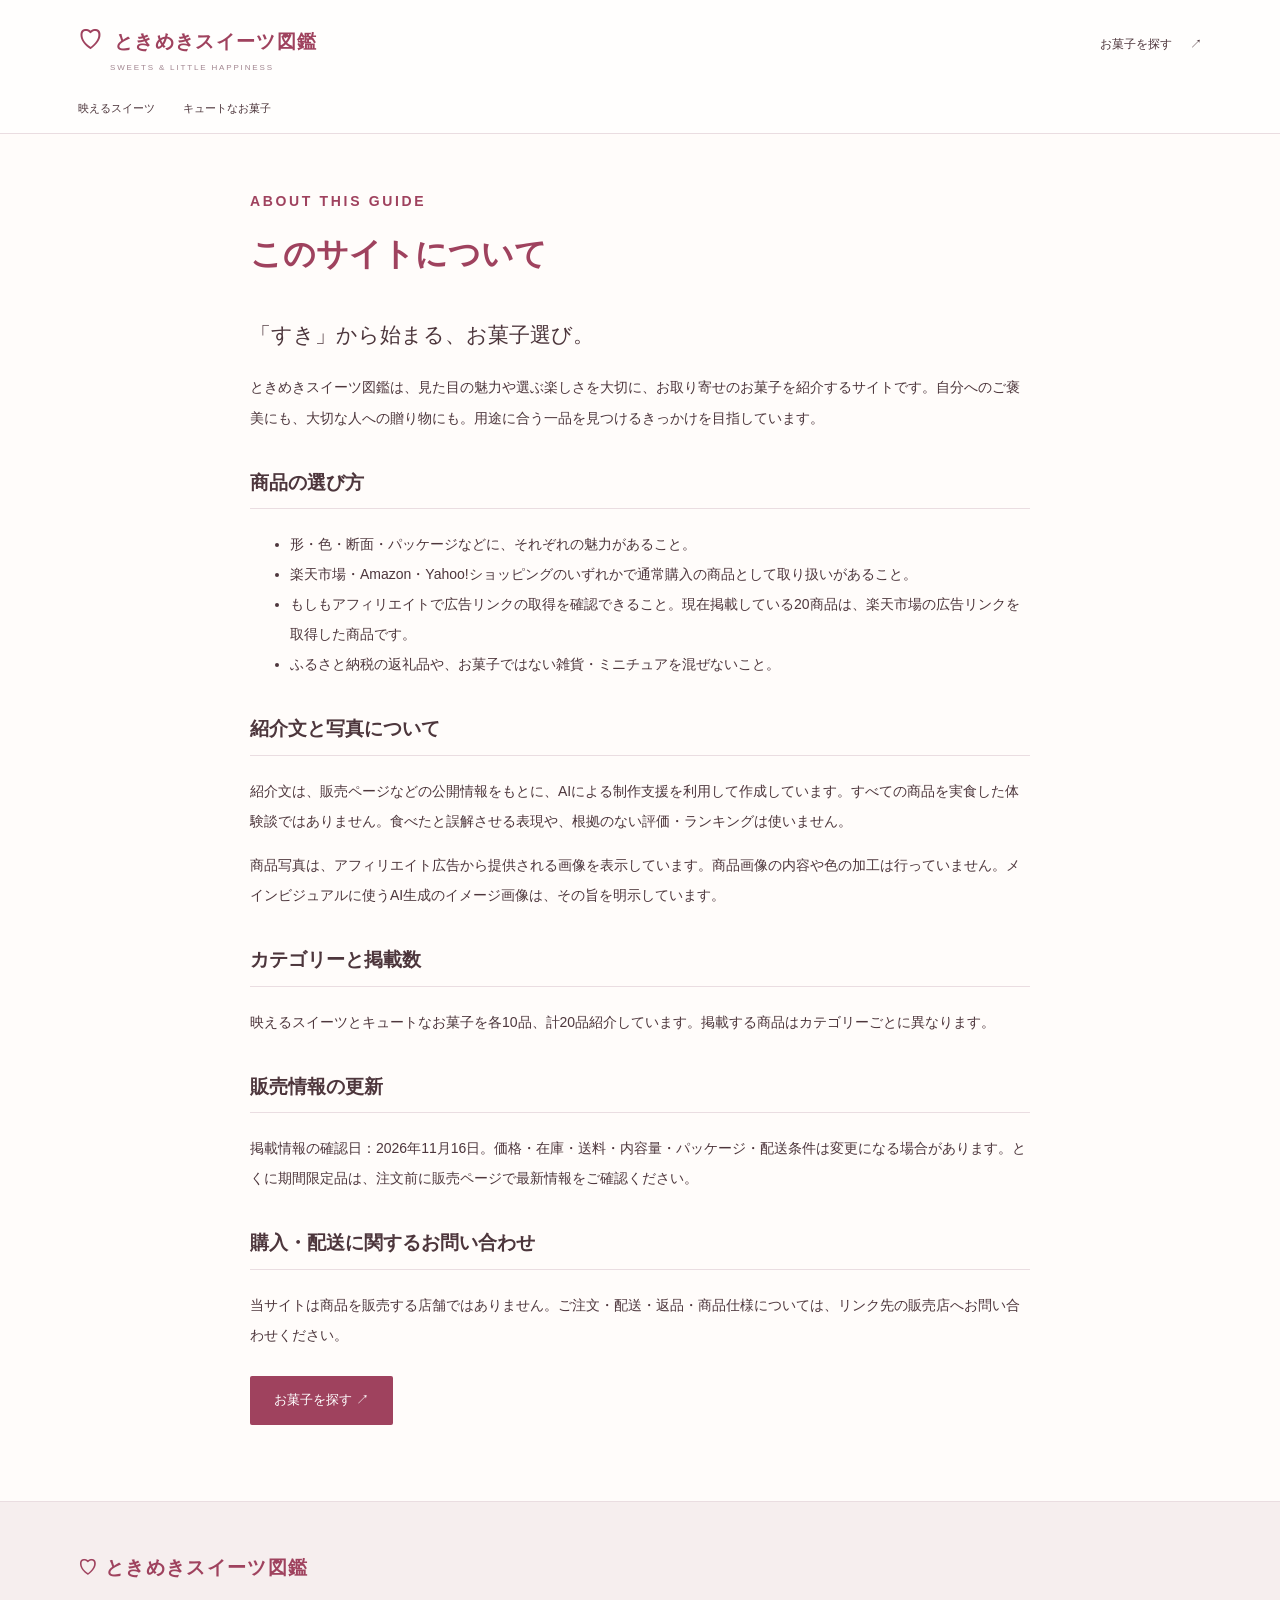
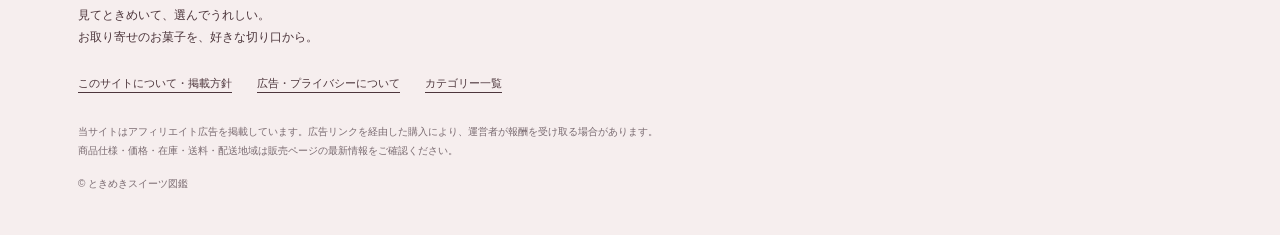
==== about.html @ 7fd7559a "Add files via upload" ====
<!doctype html><html lang="ja"><head><meta charset="utf-8"><meta name="viewport" content="width=device-width,initial-scale=1"><meta name="color-scheme" content="light"><title>このサイトについて・掲載方針｜ときめきスイーツ図鑑</title><meta name="description" content="ときめきスイーツ図鑑の商品選定、写真・紹介文、広告と掲載情報について。"><link rel="canonical" href="https://dacotahouse.github.io/tokimeki-sweets/about.html"><meta property="og:type" content="website"><meta property="og:title" content="このサイトについて・掲載方針｜ときめきスイーツ図鑑"><meta property="og:description" content="ときめきスイーツ図鑑の商品選定、写真・紹介文、広告と掲載情報について。"><meta property="og:url" content="https://dacotahouse.github.io/tokimeki-sweets/about.html"><meta property="og:image" content="https://dacotahouse.github.io/tokimeki-sweets/haeru-main.webp"><link rel="stylesheet" href="style.css"><script src="site.js" defer></script></head><body><a class="skip" href="#main">本文へ移動</a><header class="site-header"><div class="header-inner"><a class="brand" href="index.html"><span aria-hidden="true">♡</span> ときめきスイーツ図鑑<small>SWEETS & LITTLE HAPPINESS</small></a><a class="header-link" href="index.html#categories">お菓子を探す <span>↗</span></a></div><nav class="category-nav" aria-label="カテゴリー"><a  href="haeru.html">映えるスイーツ</a><a  href="cute.html">キュートなお菓子</a></nav></header><main id="main"><article class="text-page"><p class="eyebrow">ABOUT THIS GUIDE</p><h1>このサイトについて</h1><p class="text-lead">「すき」から始まる、お菓子選び。</p><p>ときめきスイーツ図鑑は、見た目の魅力や選ぶ楽しさを大切に、お取り寄せのお菓子を紹介するサイトです。自分へのご褒美にも、大切な人への贈り物にも。用途に合う一品を見つけるきっかけを目指しています。</p><h2>商品の選び方</h2><ul><li>形・色・断面・パッケージなどに、それぞれの魅力があること。</li><li>楽天市場・Amazon・Yahoo!ショッピングのいずれかで通常購入の商品として取り扱いがあること。</li><li>もしもアフィリエイトで広告リンクの取得を確認できること。現在掲載している20商品は、楽天市場の広告リンクを取得した商品です。</li><li>ふるさと納税の返礼品や、お菓子ではない雑貨・ミニチュアを混ぜないこと。</li></ul><h2>紹介文と写真について</h2><p>紹介文は、販売ページなどの公開情報をもとに、AIによる制作支援を利用して作成しています。すべての商品を実食した体験談ではありません。食べたと誤解させる表現や、根拠のない評価・ランキングは使いません。</p><p>商品写真は、アフィリエイト広告から提供される画像を表示しています。商品画像の内容や色の加工は行っていません。メインビジュアルに使うAI生成のイメージ画像は、その旨を明示しています。</p><h2>カテゴリーと掲載数</h2><p>映えるスイーツとキュートなお菓子を各10品、計20品紹介しています。掲載する商品はカテゴリーごとに異なります。</p><h2>販売情報の更新</h2><p>掲載情報の確認日：2026年11月16日。価格・在庫・送料・内容量・パッケージ・配送条件は変更になる場合があります。とくに期間限定品は、注文前に販売ページで最新情報をご確認ください。</p><h2>購入・配送に関するお問い合わせ</h2><p>当サイトは商品を販売する店舗ではありません。ご注文・配送・返品・商品仕様については、リンク先の販売店へお問い合わせください。</p><a class="primary-link" href="index.html#categories">お菓子を探す ↗</a></article></main><footer class="site-footer"><div class="footer-inner"><a class="brand" href="index.html">♡ ときめきスイーツ図鑑</a><p>見てときめいて、選んでうれしい。<br>お取り寄せのお菓子を、好きな切り口から。</p><div class="footer-links"><a href="about.html">このサイトについて・掲載方針</a><a href="privacy.html">広告・プライバシーについて</a><a href="index.html#categories">カテゴリー一覧</a></div><p class="fine">当サイトはアフィリエイト広告を掲載しています。広告リンクを経由した購入により、運営者が報酬を受け取る場合があります。<br>商品仕様・価格・在庫・送料・配送地域は販売ページの最新情報をご確認ください。</p><p class="fine">© ときめきスイーツ図鑑</p></div></footer></body></html>
---- style.css ----
@charset "UTF-8";
:root{--ink:#4d363c;--rose:#9f425e;--muted:#796a70;--paper:#fffcfa;--line:#eadde1;--blush:#f9ecef;--sans:-apple-system,BlinkMacSystemFont,"Hiragino Kaku Gothic ProN","Yu Gothic",Meiryo,sans-serif;--serif:"Yu Mincho","Hiragino Mincho ProN",serif}*{box-sizing:border-box}html{scroll-behavior:smooth;scroll-padding-top:125px}body{margin:0;color:var(--ink);background:var(--paper);font:15px/1.9 var(--sans);overflow-wrap:anywhere}a{color:inherit;text-underline-offset:5px}img{max-width:100%;height:auto}button,input{font:inherit}button,a,input{touch-action:manipulation}a:focus-visible,button:focus-visible,input:focus-visible{outline:3px solid #a64b6c;outline-offset:4px}button{cursor:pointer}[hidden]{display:none!important}.skip{position:fixed;top:0;left:15px;transform:translateY(-120%);z-index:30;background:white;padding:12px}.skip:focus{transform:none}.site-header{background:#fffefdf5;border-bottom:1px solid var(--line);position:sticky;top:0;z-index:20;backdrop-filter:blur(12px)}.header-inner{max-width:1180px;margin:auto;padding:17px 28px;display:flex;align-items:center;justify-content:space-between;gap:12px}.brand{font-weight:750;font-size:19px;letter-spacing:.07em;text-decoration:none;color:var(--rose);white-space:nowrap}.brand>span{font-size:24px;margin-right:4px}.brand small{display:block;font-size:8px;letter-spacing:.23em;color:#a18690;line-height:1.2;margin-left:32px;font-weight:500}.header-link{text-decoration:none;font-size:12px;white-space:nowrap}.header-link span{margin-left:15px}.category-nav{display:flex;gap:28px;max-width:1124px;margin:auto;overflow-x:auto;scrollbar-width:none;padding:6px 0 10px}.category-nav::-webkit-scrollbar{display:none}.category-nav a{white-space:nowrap;font-size:11px;text-decoration:none;min-height:28px;display:flex;align-items:center;border-bottom:1px solid transparent}.category-nav a:hover,.category-nav a[aria-current]{color:var(--rose);border-color:var(--rose)}main{max-width:1180px;margin:auto;padding:0 28px 76px}.eyebrow{font-size:10px;letter-spacing:.19em;color:var(--rose);font-weight:650;margin:0 0 14px}h1,h2,h3,p{margin-top:0}h2{font-family:var(--serif);font-size:29px;font-weight:600;line-height:1.55}h3{font-size:18px;line-height:1.5}p{margin-bottom:14px}.home-hero{margin-top:22px;position:relative;min-height:535px;border-radius:4px 70px 4px 4px;overflow:hidden;display:flex;align-items:center;background:#f5e9e3}.home-hero-image{position:absolute;inset:0;width:100%;height:100%;object-fit:cover;object-position:center}.home-hero:after{content:"";position:absolute;inset:0;background:linear-gradient(90deg,#fffbf5f0,#fffbf5bd 32%,#fffbf500 72%)}.home-hero-copy{position:relative;z-index:1;padding:60px 5.5%;max-width:590px}.home-hero h1{font-family:var(--serif);font-weight:500;line-height:1.65;font-size:43px;letter-spacing:.08em;color:#8e3b55;margin:12px 0 22px}.home-hero-copy>p:not(.eyebrow){font-size:14px;line-height:2.2}.primary-link{display:inline-flex;align-items:center;justify-content:space-between;gap:26px;text-decoration:none;background:var(--rose);color:white;padding:12px 24px;min-height:48px;font-size:13px;border-radius:2px;margin-top:12px}.primary-link:hover{background:#84334e}.image-note{text-align:right;font-size:10px;color:#8d7a80;margin:8px 0 22px}.ad-note{font-size:11px;color:var(--muted);border-top:1px solid var(--line);border-bottom:1px solid var(--line);padding:12px 0;margin:22px 0}.ad-note strong{font-size:10px;display:inline-block;margin-right:10px;letter-spacing:.08em}.welcome{text-align:center;margin:75px 0 82px}.welcome h2{font-size:32px;letter-spacing:.08em}.welcome>p:not(.eyebrow){font-size:14px;line-height:2.4}.text-link{display:inline-block;font-size:12px;margin-top:9px;color:var(--rose)}.mobile-only{display:none}.home-section{margin:75px 0}.section-head{display:flex;align-items:flex-end;justify-content:space-between;gap:30px;margin-bottom:30px}.section-head h2{margin:0}.section-head>p{font-size:12px;max-width:300px;color:var(--muted);margin-bottom:5px}.category-grid{display:grid;grid-template-columns:repeat(3,minmax(0,1fr));gap:25px}.category-card{background:white;border:1px solid var(--line);text-decoration:none;transition:transform .18s,box-shadow .18s;min-width:0;display:flex;flex-direction:column;overflow:hidden}.category-card:hover{transform:translateY(-4px);box-shadow:0 8px 22px #713b4e12}.category-photo{height:224px;background:#fff;padding:18px 28px 0;overflow:hidden}.category-photo img{width:100%;height:100%;object-fit:contain}.category-copy{padding:22px 22px 25px;background:#fcf6f5;flex:1}.category-copy>small{color:#ac7e8e;font-size:9px;letter-spacing:.16em}.category-copy h3{font-size:17px;margin:8px 0;font-weight:650}.category-copy h3>span{float:right;font-weight:400}.category-copy p{font-size:12px;margin:0 0 14px;color:var(--muted)}.count{font-size:10px;border-bottom:1px solid #c9a2af;padding-bottom:4px;letter-spacing:.1em}.category-wagashi .category-copy{background:#f0f3ee}.category-chocolate .category-copy{background:#f5eee8}.category-season .category-copy{background:#f7eee5}.category-price .category-copy{background:#f6f1eb}.search-section{padding:38px;background:#f8f0ed;border:1px solid #eee1dc}.search-section h2{margin-bottom:17px}.search-label{display:block;font-size:12px;color:var(--muted);margin-bottom:8px}.search-input-wrap{position:relative;max-width:620px}.search-input-wrap span{position:absolute;left:16px;top:6px;font-size:28px;color:#ab7d8d}.search-input-wrap input{width:100%;border:1px solid #d9c1c9;background:white;min-height:52px;padding:12px 18px 12px 53px;border-radius:0;font-size:15px;color:var(--ink)}.result-status{font-size:12px;color:var(--muted);margin:12px 0 0}.search-results{margin-top:22px;display:grid;grid-template-columns:repeat(2,minmax(0,1fr));gap:10px}.search-result{display:flex;gap:12px;align-items:center;background:white;text-decoration:none;padding:12px;border:1px solid var(--line);min-width:0}.search-result img{width:70px;height:70px;object-fit:contain;flex-shrink:0}.search-result>span:first-of-type{flex:1;min-width:0}.search-result small{display:block;font-size:10px;color:var(--muted)}.search-result strong{display:block;font-size:13px;line-height:1.55}.season-feature{display:grid;grid-template-columns:1.25fr 1fr 1fr;gap:20px;align-items:center;border-top:1px solid var(--line);border-bottom:1px solid var(--line);padding:38px 0}.season-feature p:not(.eyebrow){font-size:13px}.feature-photo{background:white;display:block;padding:15px}.feature-photo img{height:240px;width:100%;object-fit:contain}.budget-teaser{text-align:center;background:#f8eef0;padding:42px 32px}.budget-links{display:grid;grid-template-columns:repeat(3,1fr);gap:14px;margin:30px 0 22px}.budget-links a{background:white;border:1px solid #e8d6dd;padding:24px 14px;text-decoration:none}.budget-links small,.budget-links span{display:block;font-size:11px}.budget-links strong{display:block;color:var(--rose);font-size:22px;font-family:var(--serif);margin:7px 0}.fine{font-size:11px;line-height:1.9;color:var(--muted)}.reading-note{padding:30px 0;border-top:1px solid var(--line)}.reading-note h2{font-size:21px}.reading-note>div{display:grid;grid-template-columns:repeat(3,1fr);gap:25px}.reading-note p{font-size:12px}.reading-note strong{display:inline-block;margin-bottom:9px}.breadcrumb{font-size:11px;display:flex;gap:10px;align-items:center;flex-wrap:wrap;margin:24px 0 20px;color:var(--muted)}.breadcrumb a{text-decoration:none}.collection-hero{display:grid;grid-template-columns:1.25fr 1fr;align-items:center;gap:40px;background:#f8eeed;padding:40px 45px;border-radius:4px 60px 4px 4px;overflow:hidden}.collection-hero h1{font-family:var(--serif);font-size:34px;line-height:1.55;color:var(--rose);margin:0 0 20px;font-weight:600}.collection-heading{font-size:18px;line-height:1.7;margin-bottom:15px}.collection-hero p:not(.eyebrow):not(.collection-heading){font-size:13px;max-width:390px}.collection-photo{min-width:0;text-align:right;position:relative;background:white;padding:15px}.collection-photo>img{width:100%;height:245px;object-fit:contain;display:block}.photo-caption{font-size:9px;color:var(--muted)}.editorial-note{border-left:3px solid #c492a5;padding:15px 22px;background:#f9f5f1;margin:30px 0;font-size:12px}.editorial-note strong{font-size:14px}.editorial-note p{margin:7px 0 0}.page-index{padding:28px 30px;background:white;border:1px solid var(--line);margin:32px 0 38px}.page-index h2{font-family:var(--sans);font-size:15px;letter-spacing:.06em;margin:0 0 18px}.page-index ol{list-style:none;padding:0;margin:0;display:grid;grid-template-columns:1fr 1fr;gap:4px 28px}.page-index a{display:flex;gap:12px;align-items:center;min-height:40px;text-decoration:none;font-size:12px;border-bottom:1px solid #f1e9eb}.page-index a:hover{color:var(--rose)}.page-index span{font-size:10px;color:#b18395;font-weight:700;flex-shrink:0}.product-grid{display:grid;grid-template-columns:repeat(2,minmax(0,1fr));gap:28px;align-items:stretch}.product{border:1px solid var(--line);background:white;min-width:0;display:flex;flex-direction:column;scroll-margin-top:135px;position:relative}.product-heading{padding:25px 26px 5px}.product-kicker{display:flex;align-items:center;justify-content:space-between;font-size:9px;color:#a67b8e;margin-bottom:14px;gap:10px}.product-kicker>span:first-child{font-family:var(--serif);font-size:21px;line-height:1}.product-kicker>span:last-child{border-bottom:1px solid #e8d6dd;padding-bottom:3px}.product-brand{font-size:11px;color:var(--muted);margin:0 0 5px}.product h2{font-family:var(--sans);font-size:21px;margin:0 0 10px;line-height:1.55;font-weight:650;letter-spacing:.02em}.product-catch{font-size:12px;color:var(--rose);margin:0 0 8px}.purchase{padding:0 25px 8px;min-width:0}.ad-label{font-size:9px;text-align:right;color:#9b8b91;margin:0 0 8px}.product-editorial{padding:10px 26px 0;flex:1}.product-editorial>p{font-size:13px;line-height:2}.product-editorial .product-note{font-size:11px;line-height:1.8;color:var(--muted);padding-top:10px;border-top:1px solid #f0e5e8}.back-index{font-size:10px;color:#a67b8e;align-self:flex-end;margin:5px 26px 20px}.price-guide{background:#faf4ef;padding:12px 13px;font-size:10px!important;color:#7d6570}.price-guide strong{display:block;font-family:var(--serif);font-size:24px;line-height:1.6;color:var(--rose)}.price-guide small{font-size:9px;display:block}.featured-grid{grid-template-columns:repeat(3,minmax(0,1fr));gap:18px}.featured-grid .product-heading{padding:22px 20px 4px}.featured-grid .product h2{font-size:18px}.featured-grid .purchase{padding:0 18px 8px}.featured-grid .product-editorial{padding:10px 20px 0}.featured-grid .product-editorial>p{font-size:12px}.more-section{margin-top:80px;border-top:1px solid var(--line);padding-top:48px}.more-section>.category-grid{margin-top:30px}.more-section .category-photo{height:170px}.budget-filters{display:flex;flex-wrap:wrap;gap:9px;margin-top:30px}.budget-filters button{font-size:12px;padding:9px 16px;background:white;color:var(--ink);border:1px solid #dac5cd;min-height:44px}.budget-filters button[aria-pressed=true]{background:var(--rose);color:white;border-color:var(--rose)}.site-footer{border-top:1px solid var(--line);background:#f6eeee}.footer-inner{max-width:1124px;margin:auto;padding:48px 0 28px}.footer-inner>p:not(.fine){font-size:12px;margin:18px 0}.footer-links{display:flex;gap:25px;flex-wrap:wrap;font-size:11px;margin:24px 0 28px}.footer-inner .fine{font-size:10px}.text-page{max-width:780px;margin:52px auto 0}.text-page h1{font:600 32px/1.5 var(--serif);color:var(--rose);margin-bottom:35px}.text-page h2{font:600 19px/1.6 var(--sans);border-bottom:1px solid var(--line);padding-bottom:10px;margin:35px 0 20px}.text-page p,.text-page li{font-size:14px;line-height:2.15}.text-lead{font-size:21px!important;font-family:var(--serif)}
/* The supplied affiliate snippets and their image contents are retained. */
.purchase .easyLink-box{margin:0!important;max-width:100%!important;min-width:0!important;width:100%!important;box-shadow:none!important;border-color:#eee5e8!important}
.purchase .easyLink-info-name{font-size:11px!important;line-height:1.65!important;max-height:5em;overflow:auto;scrollbar-width:thin}
.purchase .easyLink-info-name a{font-size:inherit!important;line-height:inherit!important}
.purchase .easyLink-info-btn a{min-height:44px!important;display:flex!important;align-items:center!important;justify-content:center!important;font-size:12px!important;padding:9px 12px!important}
.purchase .easyLink-img-pht{object-fit:contain!important}
@media(max-width:1000px){.category-nav{margin:0 28px;gap:22px}.category-grid{gap:18px}.category-photo{height:190px;padding:16px}.category-copy{padding:18px}.category-copy h3{font-size:15px}.home-hero h1{font-size:36px}.season-feature{grid-template-columns:1.3fr 1fr}.season-feature .feature-photo:last-child{display:none}.featured-grid{grid-template-columns:repeat(2,minmax(0,1fr))}.featured-grid>.product:last-child{display:none}.footer-inner{padding:40px 28px 25px}}
@media(max-width:680px){html{scroll-padding-top:115px}.header-inner{padding:13px 18px}.brand{font-size:15px;letter-spacing:.04em}.brand>span{font-size:20px}.brand small{font-size:7px;margin-left:27px}.header-link{font-size:10px}.header-link span{margin-left:3px}.category-nav{margin:0 18px;padding:5px 0 9px;gap:22px}.category-nav a{font-size:10px}main{padding:0 18px 45px}.home-hero{margin-top:15px;min-height:590px;border-radius:3px 42px 3px 3px;align-items:flex-start}.home-hero-image{object-position:62% center}.home-hero:after{background:linear-gradient(180deg,#fffbf5fa 0%,#fffbf5e6 30%,#fffbf533 62%,transparent 85%)}.home-hero-copy{padding:35px 24px 0;width:100%}.home-hero h1{font-size:32px;line-height:1.7;letter-spacing:.04em;margin:12px 0 15px}.home-hero-copy>p:not(.eyebrow){font-size:12px;line-height:2}.primary-link{font-size:12px;min-height:46px;padding:11px 20px;gap:20px}.home-hero .primary-link{margin-top:7px}.eyebrow{font-size:9px;letter-spacing:.13em}.image-note{font-size:9px;line-height:1.7;margin-top:9px}.ad-note{font-size:10px;line-height:1.8}.ad-note strong{font-size:9px}.welcome{margin:55px 0}.welcome h2{font-size:26px}.welcome>p:not(.eyebrow){font-size:12px}.mobile-only{display:block}.home-section{margin:52px 0}.section-head{display:block;margin-bottom:22px}.section-head>p{margin:12px 0 0;font-size:11px;max-width:none}h2{font-size:25px}.category-grid{grid-template-columns:repeat(2,minmax(0,1fr));gap:13px}.category-photo{height:145px;padding:12px 9px 0}.category-copy{padding:15px 12px 18px}.category-copy h3{font-size:13px;line-height:1.6}.category-copy h3>span{display:none}.category-copy>small{font-size:7px;letter-spacing:.08em}.category-copy p{font-size:10px;line-height:1.7}.count{font-size:9px}.search-section{padding:25px 20px}.search-section h2{font-size:24px}.search-label{font-size:10px}.search-input-wrap input{font-size:13px}.search-results{grid-template-columns:1fr}.search-result img{width:62px;height:62px}.season-feature{gap:18px;grid-template-columns:1.2fr 1fr;padding:28px 0}.season-feature h2{font-size:24px}.season-feature p:not(.eyebrow){font-size:11px}.season-feature .primary-link{font-size:11px;padding:9px 12px;gap:8px}.feature-photo{padding:8px}.feature-photo img{height:180px}.product-grid,.featured-grid{grid-template-columns:1fr;gap:22px}.featured-grid>.product:last-child{display:flex}.product-heading,.featured-grid .product-heading{padding:24px 22px 4px}.product h2,.featured-grid .product h2{font-size:20px}.product-brand{font-size:11px}.product-catch{font-size:12px}.purchase,.featured-grid .purchase{padding:0 22px 8px}.product-editorial,.featured-grid .product-editorial{padding:10px 22px 0}.product-editorial>p,.featured-grid .product-editorial>p{font-size:13px}.back-index{margin-right:22px}.budget-teaser{padding:30px 20px}.budget-teaser h2{font-size:24px}.budget-links{grid-template-columns:1fr;gap:10px;margin:22px 0}.budget-links a{display:grid;grid-template-columns:1fr 1fr;align-items:center;text-align:left;padding:18px}.budget-links strong{font-size:21px;grid-column:2;grid-row:1/3;text-align:right}.budget-links small,.budget-links span{font-size:10px}.budget-links span{grid-column:1}.fine{font-size:10px}.reading-note h2{font-size:18px}.reading-note>div{grid-template-columns:1fr;gap:10px}.reading-note p{font-size:12px}.reading-note strong{margin-bottom:6px}.breadcrumb{font-size:10px;margin-top:20px}.collection-hero{grid-template-columns:1fr;gap:22px;padding:28px 24px;border-radius:3px 40px 3px 3px}.collection-hero h1{font-size:27px;margin-bottom:15px}.collection-heading{font-size:17px}.collection-hero p:not(.eyebrow):not(.collection-heading){font-size:12px}.collection-photo{padding:12px}.collection-photo>img{height:210px}.photo-caption{font-size:8px}.editorial-note{font-size:11px;padding:15px 18px}.editorial-note strong{font-size:13px}.page-index{padding:24px 20px;margin:26px 0 30px}.page-index ol{grid-template-columns:1fr;gap:2px}.page-index a{min-height:40px;font-size:12px}.more-section{margin-top:52px;padding-top:35px}.more-section h2{font-size:24px}.more-section .category-photo{height:135px}.budget-filters{gap:8px}.budget-filters button{font-size:11px;padding:9px 12px}.footer-inner{padding:35px 22px 22px}.footer-links{display:flex;flex-direction:column;gap:13px}.text-page{margin:35px 0 0}.text-page h1{font-size:27px}.text-page p,.text-page li{font-size:13px}}
@media(max-width:360px){main{padding-left:12px;padding-right:12px}.header-inner{padding:12px}.brand{font-size:13px}.header-link{font-size:9px}.category-nav{margin:0 12px}.home-hero-copy{padding:30px 20px}.home-hero h1{font-size:28px}.home-hero{min-height:570px}.category-photo{height:125px}.category-copy{padding:12px 9px}.category-copy h3{font-size:12px}.category-copy p{font-size:9px}.product-heading,.featured-grid .product-heading{padding:20px 17px 4px}.purchase,.featured-grid .purchase{padding:0 15px 8px}.product-editorial,.featured-grid .product-editorial{padding:10px 17px 0}.collection-hero{padding:25px 18px}.collection-hero h1{font-size:25px}.season-feature{grid-template-columns:1fr}.season-feature .feature-photo{display:none}.budget-links a{padding:15px}.search-section{padding:23px 16px}}
@media(prefers-reduced-motion:reduce){html{scroll-behavior:auto}.category-card{transition:none}}

.home-hero h1>span{display:block;white-space:nowrap}@media(max-width:680px){.home-hero h1{font-size:clamp(23px,6.8vw,30px);letter-spacing:.02em}}
.product{scroll-margin-top:20px}.product h2{text-wrap:balance}

.simple-hero {
  display: grid;
  grid-template-columns: minmax(0, 0.9fr) minmax(0, 1.1fr);
  min-height: 0;
  border-radius: 22px;
  background: #fbefec;
}
.simple-hero::after { content: none; }
.simple-hero .home-hero-copy { width: auto; padding: clamp(24px, 5vw, 52px); }
.simple-hero h1 { font-size: clamp(26px, 3vw, 42px); line-height: 1.35; letter-spacing: .02em; }
.simple-hero .home-hero-image { position: static; width: 100%; height: auto; object-fit: contain; }
.simple-collections { margin-top: clamp(30px, 5vw, 54px); }
.simple-collections .category-grid, .more-section .category-grid {
  grid-template-columns: repeat(2, minmax(0, 1fr));
}
.simple-collections .category-card, .more-section .category-card { border-radius: 16px; }
.simple-collections .category-copy h3 { font-size: clamp(14px, 2vw, 20px); }
.simple-search { margin: 32px 0; padding: 16px 18px; border: 1px solid var(--line); border-radius: 12px; }
.simple-search summary { cursor: pointer; font-weight: 650; }
.simple-search .search-label { display: block; margin-top: 12px; }
.simple-search .search-input-wrap { padding-inline: 0; }
.simple-search .search-input-wrap input { width: 100%; padding-inline: 12px; }
.simple-search .search-result img { object-fit: contain; }
@media (max-width: 680px) {
  .simple-hero { grid-template-columns: minmax(0, 1fr); }
  .simple-hero .home-hero-copy { padding: 24px 22px; text-align: center; }
  .simple-hero .home-hero-image { object-position: center; }
  .simple-collections .category-photo { height: clamp(105px, 31vw, 174px); }
  .more-section .category-grid { grid-template-columns: minmax(0, 1fr); }
}
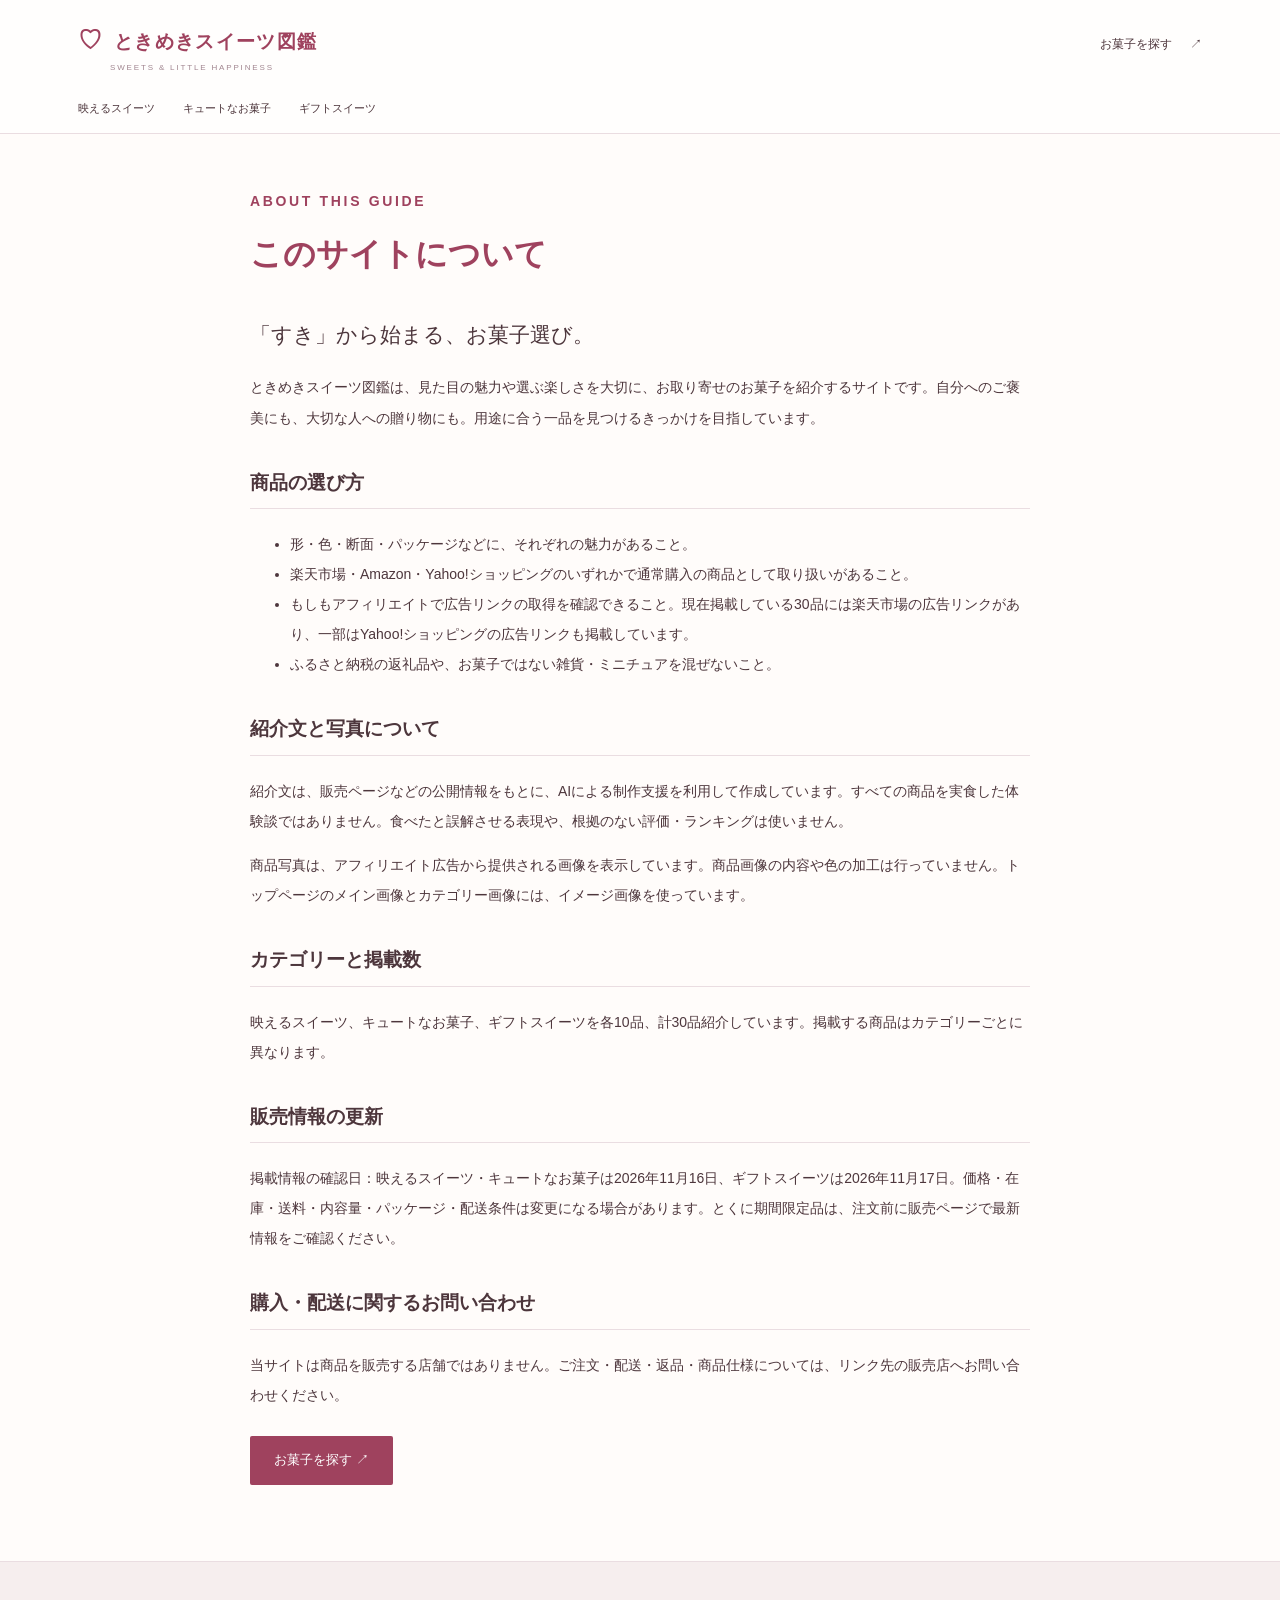
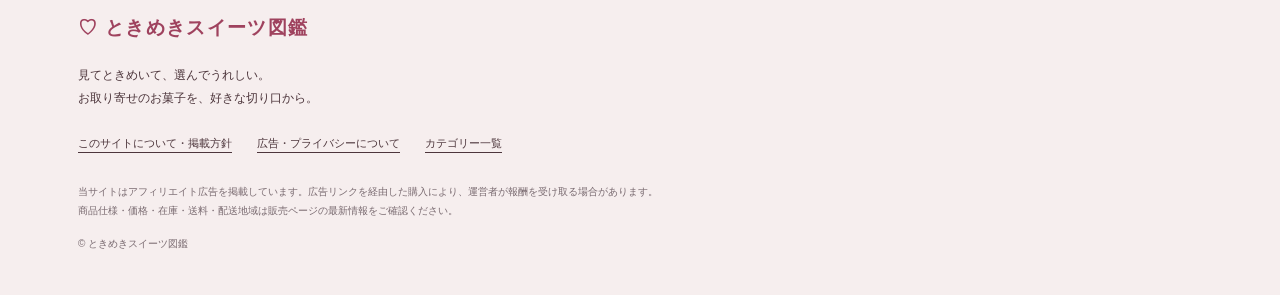
==== commit 80863c00: "Add files via upload" ====
--- a/about.html
+++ b/about.html
@@ -1 +1 @@
-<!doctype html><html lang="ja"><head><meta charset="utf-8"><meta name="viewport" content="width=device-width,initial-scale=1"><meta name="color-scheme" content="light"><title>このサイトについて・掲載方針｜ときめきスイーツ図鑑</title><meta name="description" content="ときめきスイーツ図鑑の商品選定、写真・紹介文、広告と掲載情報について。"><link rel="canonical" href="https://dacotahouse.github.io/tokimeki-sweets/about.html"><meta property="og:type" content="website"><meta property="og:title" content="このサイトについて・掲載方針｜ときめきスイーツ図鑑"><meta property="og:description" content="ときめきスイーツ図鑑の商品選定、写真・紹介文、広告と掲載情報について。"><meta property="og:url" content="https://dacotahouse.github.io/tokimeki-sweets/about.html"><meta property="og:image" content="https://dacotahouse.github.io/tokimeki-sweets/haeru-main.webp"><link rel="stylesheet" href="style.css"><script src="site.js" defer></script></head><body><a class="skip" href="#main">本文へ移動</a><header class="site-header"><div class="header-inner"><a class="brand" href="index.html"><span aria-hidden="true">♡</span> ときめきスイーツ図鑑<small>SWEETS & LITTLE HAPPINESS</small></a><a class="header-link" href="index.html#categories">お菓子を探す <span>↗</span></a></div><nav class="category-nav" aria-label="カテゴリー"><a  href="haeru.html">映えるスイーツ</a><a  href="cute.html">キュートなお菓子</a></nav></header><main id="main"><article class="text-page"><p class="eyebrow">ABOUT THIS GUIDE</p><h1>このサイトについて</h1><p class="text-lead">「すき」から始まる、お菓子選び。</p><p>ときめきスイーツ図鑑は、見た目の魅力や選ぶ楽しさを大切に、お取り寄せのお菓子を紹介するサイトです。自分へのご褒美にも、大切な人への贈り物にも。用途に合う一品を見つけるきっかけを目指しています。</p><h2>商品の選び方</h2><ul><li>形・色・断面・パッケージなどに、それぞれの魅力があること。</li><li>楽天市場・Amazon・Yahoo!ショッピングのいずれかで通常購入の商品として取り扱いがあること。</li><li>もしもアフィリエイトで広告リンクの取得を確認できること。現在掲載している20商品は、楽天市場の広告リンクを取得した商品です。</li><li>ふるさと納税の返礼品や、お菓子ではない雑貨・ミニチュアを混ぜないこと。</li></ul><h2>紹介文と写真について</h2><p>紹介文は、販売ページなどの公開情報をもとに、AIによる制作支援を利用して作成しています。すべての商品を実食した体験談ではありません。食べたと誤解させる表現や、根拠のない評価・ランキングは使いません。</p><p>商品写真は、アフィリエイト広告から提供される画像を表示しています。商品画像の内容や色の加工は行っていません。メインビジュアルに使うAI生成のイメージ画像は、その旨を明示しています。</p><h2>カテゴリーと掲載数</h2><p>映えるスイーツとキュートなお菓子を各10品、計20品紹介しています。掲載する商品はカテゴリーごとに異なります。</p><h2>販売情報の更新</h2><p>掲載情報の確認日：2026年11月16日。価格・在庫・送料・内容量・パッケージ・配送条件は変更になる場合があります。とくに期間限定品は、注文前に販売ページで最新情報をご確認ください。</p><h2>購入・配送に関するお問い合わせ</h2><p>当サイトは商品を販売する店舗ではありません。ご注文・配送・返品・商品仕様については、リンク先の販売店へお問い合わせください。</p><a class="primary-link" href="index.html#categories">お菓子を探す ↗</a></article></main><footer class="site-footer"><div class="footer-inner"><a class="brand" href="index.html">♡ ときめきスイーツ図鑑</a><p>見てときめいて、選んでうれしい。<br>お取り寄せのお菓子を、好きな切り口から。</p><div class="footer-links"><a href="about.html">このサイトについて・掲載方針</a><a href="privacy.html">広告・プライバシーについて</a><a href="index.html#categories">カテゴリー一覧</a></div><p class="fine">当サイトはアフィリエイト広告を掲載しています。広告リンクを経由した購入により、運営者が報酬を受け取る場合があります。<br>商品仕様・価格・在庫・送料・配送地域は販売ページの最新情報をご確認ください。</p><p class="fine">© ときめきスイーツ図鑑</p></div></footer></body></html>+<!doctype html><html lang="ja"><head><meta charset="utf-8"><meta name="viewport" content="width=device-width,initial-scale=1"><meta name="color-scheme" content="light"><title>このサイトについて・掲載方針｜ときめきスイーツ図鑑</title><meta name="description" content="ときめきスイーツ図鑑の商品選定、写真・紹介文、広告と掲載情報について。"><link rel="canonical" href="https://dacotahouse.github.io/tokimeki-sweets/about.html"><meta property="og:type" content="website"><meta property="og:title" content="このサイトについて・掲載方針｜ときめきスイーツ図鑑"><meta property="og:description" content="ときめきスイーツ図鑑の商品選定、写真・紹介文、広告と掲載情報について。"><meta property="og:url" content="https://dacotahouse.github.io/tokimeki-sweets/about.html"><meta property="og:image" content="https://dacotahouse.github.io/tokimeki-sweets/haeru-main.webp"><link rel="stylesheet" href="style.css"><script src="site.js" defer></script></head><body><a class="skip" href="#main">本文へ移動</a><header class="site-header"><div class="header-inner"><a class="brand" href="index.html"><span aria-hidden="true">♡</span> ときめきスイーツ図鑑<small>SWEETS & LITTLE HAPPINESS</small></a><a class="header-link" href="index.html#categories">お菓子を探す <span>↗</span></a></div><nav class="category-nav" aria-label="カテゴリー"><a  href="haeru.html">映えるスイーツ</a><a  href="cute.html">キュートなお菓子</a><a  href="gift.html">ギフトスイーツ</a></nav></header><main id="main"><article class="text-page"><p class="eyebrow">ABOUT THIS GUIDE</p><h1>このサイトについて</h1><p class="text-lead">「すき」から始まる、お菓子選び。</p><p>ときめきスイーツ図鑑は、見た目の魅力や選ぶ楽しさを大切に、お取り寄せのお菓子を紹介するサイトです。自分へのご褒美にも、大切な人への贈り物にも。用途に合う一品を見つけるきっかけを目指しています。</p><h2>商品の選び方</h2><ul><li>形・色・断面・パッケージなどに、それぞれの魅力があること。</li><li>楽天市場・Amazon・Yahoo!ショッピングのいずれかで通常購入の商品として取り扱いがあること。</li><li>もしもアフィリエイトで広告リンクの取得を確認できること。現在掲載している30品には楽天市場の広告リンクがあり、一部はYahoo!ショッピングの広告リンクも掲載しています。</li><li>ふるさと納税の返礼品や、お菓子ではない雑貨・ミニチュアを混ぜないこと。</li></ul><h2>紹介文と写真について</h2><p>紹介文は、販売ページなどの公開情報をもとに、AIによる制作支援を利用して作成しています。すべての商品を実食した体験談ではありません。食べたと誤解させる表現や、根拠のない評価・ランキングは使いません。</p><p>商品写真は、アフィリエイト広告から提供される画像を表示しています。商品画像の内容や色の加工は行っていません。トップページのメイン画像とカテゴリー画像には、イメージ画像を使っています。</p><h2>カテゴリーと掲載数</h2><p>映えるスイーツ、キュートなお菓子、ギフトスイーツを各10品、計30品紹介しています。掲載する商品はカテゴリーごとに異なります。</p><h2>販売情報の更新</h2><p>掲載情報の確認日：映えるスイーツ・キュートなお菓子は2026年11月16日、ギフトスイーツは2026年11月17日。価格・在庫・送料・内容量・パッケージ・配送条件は変更になる場合があります。とくに期間限定品は、注文前に販売ページで最新情報をご確認ください。</p><h2>購入・配送に関するお問い合わせ</h2><p>当サイトは商品を販売する店舗ではありません。ご注文・配送・返品・商品仕様については、リンク先の販売店へお問い合わせください。</p><a class="primary-link" href="index.html#categories">お菓子を探す ↗</a></article></main><footer class="site-footer"><div class="footer-inner"><a class="brand" href="index.html">♡ ときめきスイーツ図鑑</a><p>見てときめいて、選んでうれしい。<br>お取り寄せのお菓子を、好きな切り口から。</p><div class="footer-links"><a href="about.html">このサイトについて・掲載方針</a><a href="privacy.html">広告・プライバシーについて</a><a href="index.html#categories">カテゴリー一覧</a></div><p class="fine">当サイトはアフィリエイト広告を掲載しています。広告リンクを経由した購入により、運営者が報酬を受け取る場合があります。<br>商品仕様・価格・在庫・送料・配送地域は販売ページの最新情報をご確認ください。</p><p class="fine">© ときめきスイーツ図鑑</p></div></footer></body></html>
--- a/style.css
+++ b/style.css
@@ -25,11 +25,16 @@
 .simple-hero .home-hero-copy { width: auto; padding: clamp(24px, 5vw, 52px); }
 .simple-hero h1 { font-size: clamp(26px, 3vw, 42px); line-height: 1.35; letter-spacing: .02em; }
 .simple-hero .home-hero-image { position: static; width: 100%; height: auto; object-fit: contain; }
+.tea-message { margin: clamp(24px, 4vw, 48px) 0 0; }
+.tea-message img { display: block; width: 100%; height: auto; border-radius: 12px; }
 .simple-collections { margin-top: clamp(30px, 5vw, 54px); }
-.simple-collections .category-grid, .more-section .category-grid {
-  grid-template-columns: repeat(2, minmax(0, 1fr));
-}
+.simple-collections .category-grid { grid-template-columns: repeat(3, minmax(0, 1fr)); }
+.more-section .category-grid { grid-template-columns: repeat(2, minmax(0, 1fr)); }
 .simple-collections .category-card, .more-section .category-card { border-radius: 16px; }
+.collection-hero.collection-hero-text { grid-template-columns: minmax(0, 1fr); }
+.simple-collections .category-banner, .more-section .category-banner { height: auto; padding: 0; }
+.category-banner img { display: block; width: 100%; height: auto; }
+.more-section .category-card { max-width: 420px; }
 .simple-collections .category-copy h3 { font-size: clamp(14px, 2vw, 20px); }
 .simple-search { margin: 32px 0; padding: 16px 18px; border: 1px solid var(--line); border-radius: 12px; }
 .simple-search summary { cursor: pointer; font-weight: 650; }
@@ -41,6 +46,9 @@
   .simple-hero { grid-template-columns: minmax(0, 1fr); }
   .simple-hero .home-hero-copy { padding: 24px 22px; text-align: center; }
   .simple-hero .home-hero-image { object-position: center; }
-  .simple-collections .category-photo { height: clamp(105px, 31vw, 174px); }
+  .simple-collections .category-grid { grid-template-columns: minmax(0, 1fr); }
   .more-section .category-grid { grid-template-columns: minmax(0, 1fr); }
 }
+
+.additional-purchase { margin-top: 10px; border-top: 1px solid var(--line); padding-top: 9px; }
+.additional-purchase > a { display: inline-flex; align-items: center; min-height: 44px; font-size: 12px; line-height: 1.55; overflow-wrap: anywhere; text-underline-offset: 3px; }
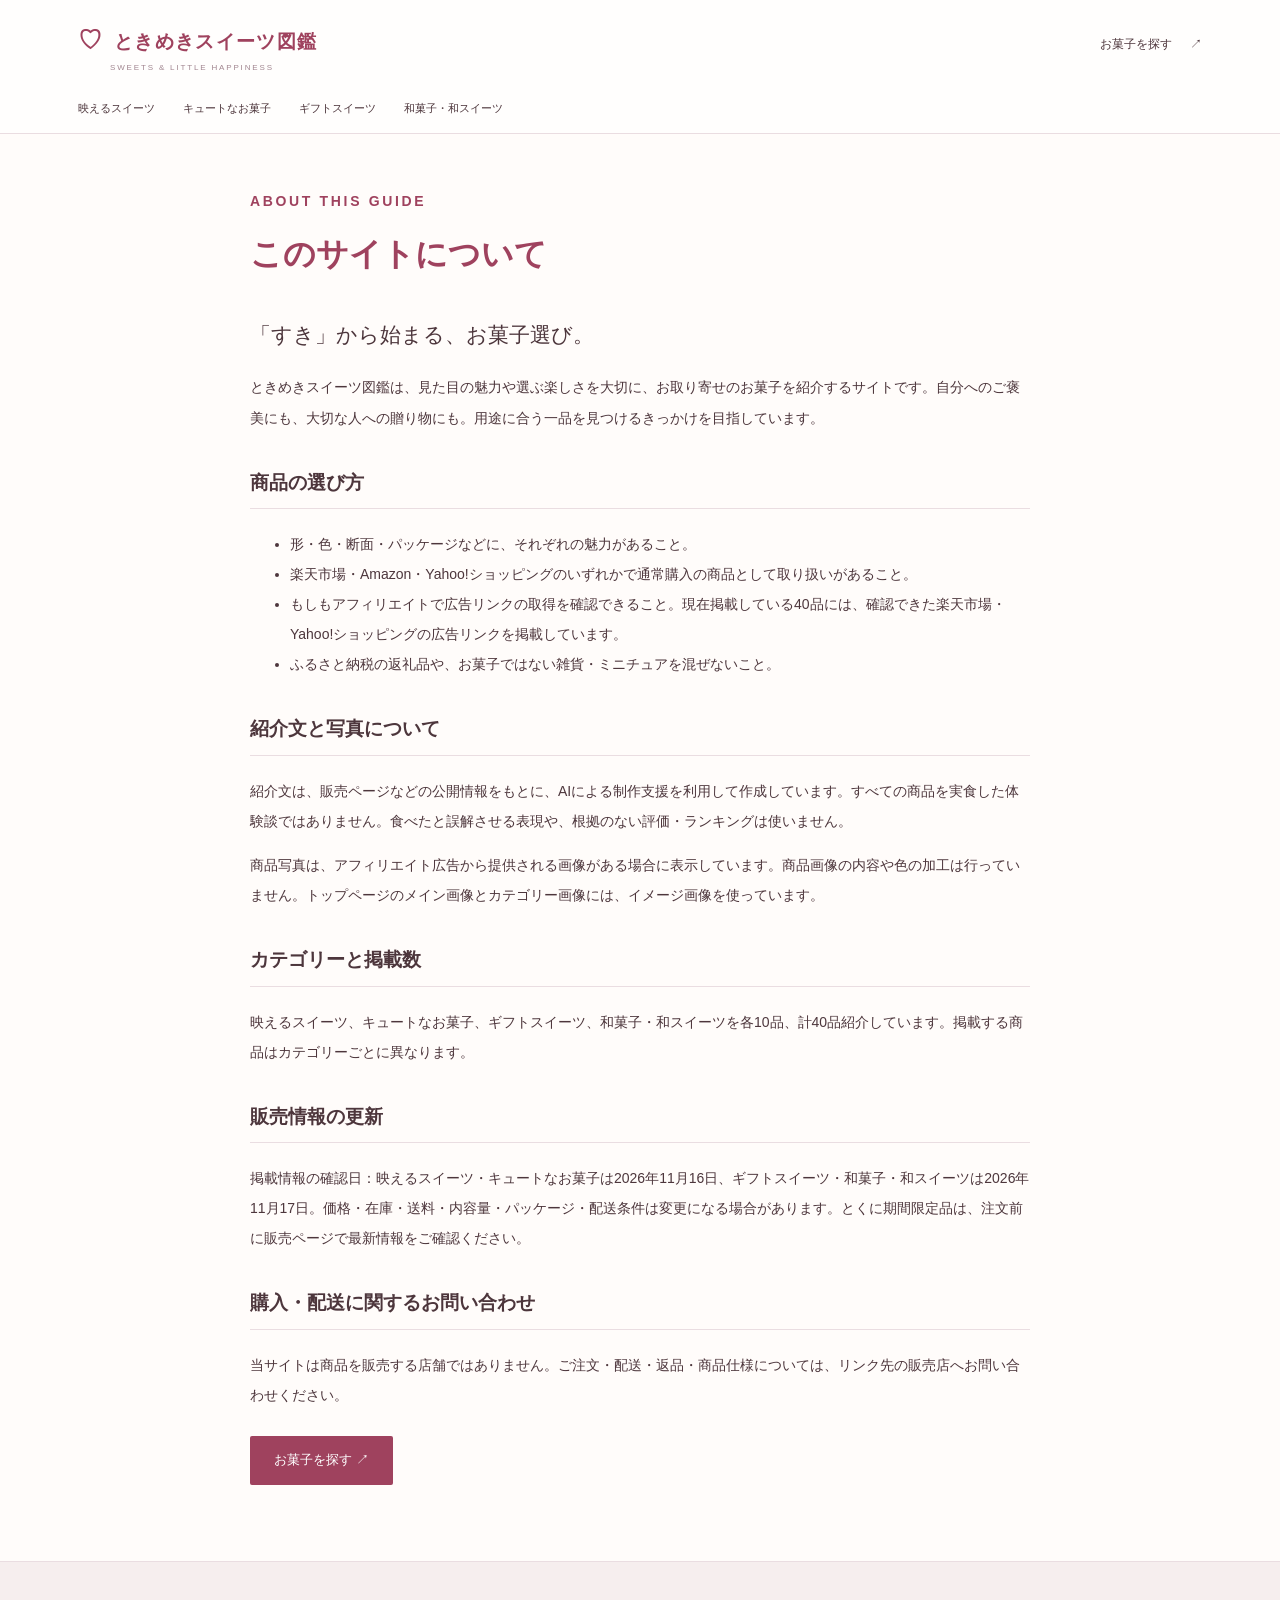
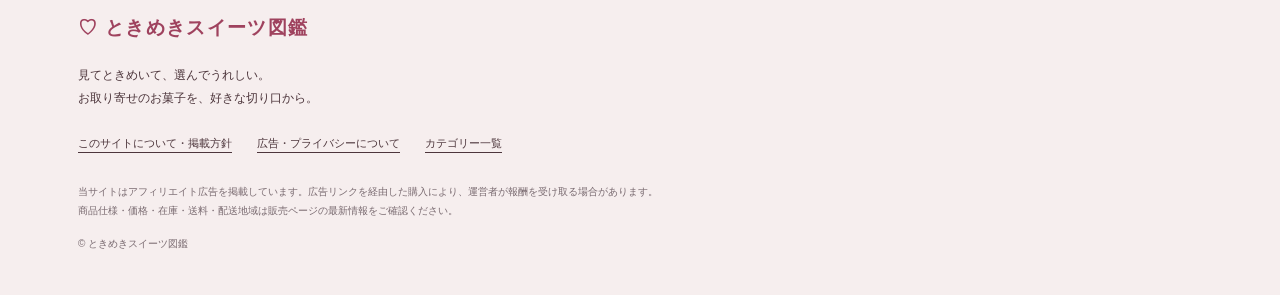
==== commit bed0fdad: "Add files via upload" ====
--- a/about.html
+++ b/about.html
@@ -1 +1 @@
-<!doctype html><html lang="ja"><head><meta charset="utf-8"><meta name="viewport" content="width=device-width,initial-scale=1"><meta name="color-scheme" content="light"><title>このサイトについて・掲載方針｜ときめきスイーツ図鑑</title><meta name="description" content="ときめきスイーツ図鑑の商品選定、写真・紹介文、広告と掲載情報について。"><link rel="canonical" href="https://dacotahouse.github.io/tokimeki-sweets/about.html"><meta property="og:type" content="website"><meta property="og:title" content="このサイトについて・掲載方針｜ときめきスイーツ図鑑"><meta property="og:description" content="ときめきスイーツ図鑑の商品選定、写真・紹介文、広告と掲載情報について。"><meta property="og:url" content="https://dacotahouse.github.io/tokimeki-sweets/about.html"><meta property="og:image" content="https://dacotahouse.github.io/tokimeki-sweets/haeru-main.webp"><link rel="stylesheet" href="style.css"><script src="site.js" defer></script></head><body><a class="skip" href="#main">本文へ移動</a><header class="site-header"><div class="header-inner"><a class="brand" href="index.html"><span aria-hidden="true">♡</span> ときめきスイーツ図鑑<small>SWEETS & LITTLE HAPPINESS</small></a><a class="header-link" href="index.html#categories">お菓子を探す <span>↗</span></a></div><nav class="category-nav" aria-label="カテゴリー"><a  href="haeru.html">映えるスイーツ</a><a  href="cute.html">キュートなお菓子</a><a  href="gift.html">ギフトスイーツ</a></nav></header><main id="main"><article class="text-page"><p class="eyebrow">ABOUT THIS GUIDE</p><h1>このサイトについて</h1><p class="text-lead">「すき」から始まる、お菓子選び。</p><p>ときめきスイーツ図鑑は、見た目の魅力や選ぶ楽しさを大切に、お取り寄せのお菓子を紹介するサイトです。自分へのご褒美にも、大切な人への贈り物にも。用途に合う一品を見つけるきっかけを目指しています。</p><h2>商品の選び方</h2><ul><li>形・色・断面・パッケージなどに、それぞれの魅力があること。</li><li>楽天市場・Amazon・Yahoo!ショッピングのいずれかで通常購入の商品として取り扱いがあること。</li><li>もしもアフィリエイトで広告リンクの取得を確認できること。現在掲載している30品には楽天市場の広告リンクがあり、一部はYahoo!ショッピングの広告リンクも掲載しています。</li><li>ふるさと納税の返礼品や、お菓子ではない雑貨・ミニチュアを混ぜないこと。</li></ul><h2>紹介文と写真について</h2><p>紹介文は、販売ページなどの公開情報をもとに、AIによる制作支援を利用して作成しています。すべての商品を実食した体験談ではありません。食べたと誤解させる表現や、根拠のない評価・ランキングは使いません。</p><p>商品写真は、アフィリエイト広告から提供される画像を表示しています。商品画像の内容や色の加工は行っていません。トップページのメイン画像とカテゴリー画像には、イメージ画像を使っています。</p><h2>カテゴリーと掲載数</h2><p>映えるスイーツ、キュートなお菓子、ギフトスイーツを各10品、計30品紹介しています。掲載する商品はカテゴリーごとに異なります。</p><h2>販売情報の更新</h2><p>掲載情報の確認日：映えるスイーツ・キュートなお菓子は2026年11月16日、ギフトスイーツは2026年11月17日。価格・在庫・送料・内容量・パッケージ・配送条件は変更になる場合があります。とくに期間限定品は、注文前に販売ページで最新情報をご確認ください。</p><h2>購入・配送に関するお問い合わせ</h2><p>当サイトは商品を販売する店舗ではありません。ご注文・配送・返品・商品仕様については、リンク先の販売店へお問い合わせください。</p><a class="primary-link" href="index.html#categories">お菓子を探す ↗</a></article></main><footer class="site-footer"><div class="footer-inner"><a class="brand" href="index.html">♡ ときめきスイーツ図鑑</a><p>見てときめいて、選んでうれしい。<br>お取り寄せのお菓子を、好きな切り口から。</p><div class="footer-links"><a href="about.html">このサイトについて・掲載方針</a><a href="privacy.html">広告・プライバシーについて</a><a href="index.html#categories">カテゴリー一覧</a></div><p class="fine">当サイトはアフィリエイト広告を掲載しています。広告リンクを経由した購入により、運営者が報酬を受け取る場合があります。<br>商品仕様・価格・在庫・送料・配送地域は販売ページの最新情報をご確認ください。</p><p class="fine">© ときめきスイーツ図鑑</p></div></footer></body></html>+<!doctype html><html lang="ja"><head><meta charset="utf-8"><meta name="viewport" content="width=device-width,initial-scale=1"><meta name="color-scheme" content="light"><title>このサイトについて・掲載方針｜ときめきスイーツ図鑑</title><meta name="description" content="ときめきスイーツ図鑑の商品選定、写真・紹介文、広告と掲載情報について。"><link rel="canonical" href="https://dacotahouse.github.io/tokimeki-sweets/about.html"><meta property="og:type" content="website"><meta property="og:title" content="このサイトについて・掲載方針｜ときめきスイーツ図鑑"><meta property="og:description" content="ときめきスイーツ図鑑の商品選定、写真・紹介文、広告と掲載情報について。"><meta property="og:url" content="https://dacotahouse.github.io/tokimeki-sweets/about.html"><meta property="og:image" content="https://dacotahouse.github.io/tokimeki-sweets/haeru-main.webp"><link rel="stylesheet" href="style.css"><script src="site.js" defer></script></head><body><a class="skip" href="#main">本文へ移動</a><header class="site-header"><div class="header-inner"><a class="brand" href="index.html"><span aria-hidden="true">♡</span> ときめきスイーツ図鑑<small>SWEETS & LITTLE HAPPINESS</small></a><a class="header-link" href="index.html#categories">お菓子を探す <span>↗</span></a></div><nav class="category-nav" aria-label="カテゴリー"><a  href="haeru.html">映えるスイーツ</a><a  href="cute.html">キュートなお菓子</a><a  href="gift.html">ギフトスイーツ</a><a  href="wagashi.html">和菓子・和スイーツ</a></nav></header><main id="main"><article class="text-page"><p class="eyebrow">ABOUT THIS GUIDE</p><h1>このサイトについて</h1><p class="text-lead">「すき」から始まる、お菓子選び。</p><p>ときめきスイーツ図鑑は、見た目の魅力や選ぶ楽しさを大切に、お取り寄せのお菓子を紹介するサイトです。自分へのご褒美にも、大切な人への贈り物にも。用途に合う一品を見つけるきっかけを目指しています。</p><h2>商品の選び方</h2><ul><li>形・色・断面・パッケージなどに、それぞれの魅力があること。</li><li>楽天市場・Amazon・Yahoo!ショッピングのいずれかで通常購入の商品として取り扱いがあること。</li><li>もしもアフィリエイトで広告リンクの取得を確認できること。現在掲載している40品には、確認できた楽天市場・Yahoo!ショッピングの広告リンクを掲載しています。</li><li>ふるさと納税の返礼品や、お菓子ではない雑貨・ミニチュアを混ぜないこと。</li></ul><h2>紹介文と写真について</h2><p>紹介文は、販売ページなどの公開情報をもとに、AIによる制作支援を利用して作成しています。すべての商品を実食した体験談ではありません。食べたと誤解させる表現や、根拠のない評価・ランキングは使いません。</p><p>商品写真は、アフィリエイト広告から提供される画像がある場合に表示しています。商品画像の内容や色の加工は行っていません。トップページのメイン画像とカテゴリー画像には、イメージ画像を使っています。</p><h2>カテゴリーと掲載数</h2><p>映えるスイーツ、キュートなお菓子、ギフトスイーツ、和菓子・和スイーツを各10品、計40品紹介しています。掲載する商品はカテゴリーごとに異なります。</p><h2>販売情報の更新</h2><p>掲載情報の確認日：映えるスイーツ・キュートなお菓子は2026年11月16日、ギフトスイーツ・和菓子・和スイーツは2026年11月17日。価格・在庫・送料・内容量・パッケージ・配送条件は変更になる場合があります。とくに期間限定品は、注文前に販売ページで最新情報をご確認ください。</p><h2>購入・配送に関するお問い合わせ</h2><p>当サイトは商品を販売する店舗ではありません。ご注文・配送・返品・商品仕様については、リンク先の販売店へお問い合わせください。</p><a class="primary-link" href="index.html#categories">お菓子を探す ↗</a></article></main><footer class="site-footer"><div class="footer-inner"><a class="brand" href="index.html">♡ ときめきスイーツ図鑑</a><p>見てときめいて、選んでうれしい。<br>お取り寄せのお菓子を、好きな切り口から。</p><div class="footer-links"><a href="about.html">このサイトについて・掲載方針</a><a href="privacy.html">広告・プライバシーについて</a><a href="index.html#categories">カテゴリー一覧</a></div><p class="fine">当サイトはアフィリエイト広告を掲載しています。広告リンクを経由した購入により、運営者が報酬を受け取る場合があります。<br>商品仕様・価格・在庫・送料・配送地域は販売ページの最新情報をご確認ください。</p><p class="fine">© ときめきスイーツ図鑑</p></div></footer></body></html>
--- a/style.css
+++ b/style.css
@@ -28,7 +28,7 @@
 .tea-message { margin: clamp(24px, 4vw, 48px) 0 0; }
 .tea-message img { display: block; width: 100%; height: auto; border-radius: 12px; }
 .simple-collections { margin-top: clamp(30px, 5vw, 54px); }
-.simple-collections .category-grid { grid-template-columns: repeat(3, minmax(0, 1fr)); }
+.simple-collections .category-grid { grid-template-columns: repeat(2, minmax(0, 1fr)); }
 .more-section .category-grid { grid-template-columns: repeat(2, minmax(0, 1fr)); }
 .simple-collections .category-card, .more-section .category-card { border-radius: 16px; }
 .collection-hero.collection-hero-text { grid-template-columns: minmax(0, 1fr); }
@@ -52,3 +52,5 @@
 
 .additional-purchase { margin-top: 10px; border-top: 1px solid var(--line); padding-top: 9px; }
 .additional-purchase > a { display: inline-flex; align-items: center; min-height: 44px; font-size: 12px; line-height: 1.55; overflow-wrap: anywhere; text-underline-offset: 3px; }
+
+.additional-purchase:only-child { margin-top: 0; border-top: 0; padding-top: 0; }
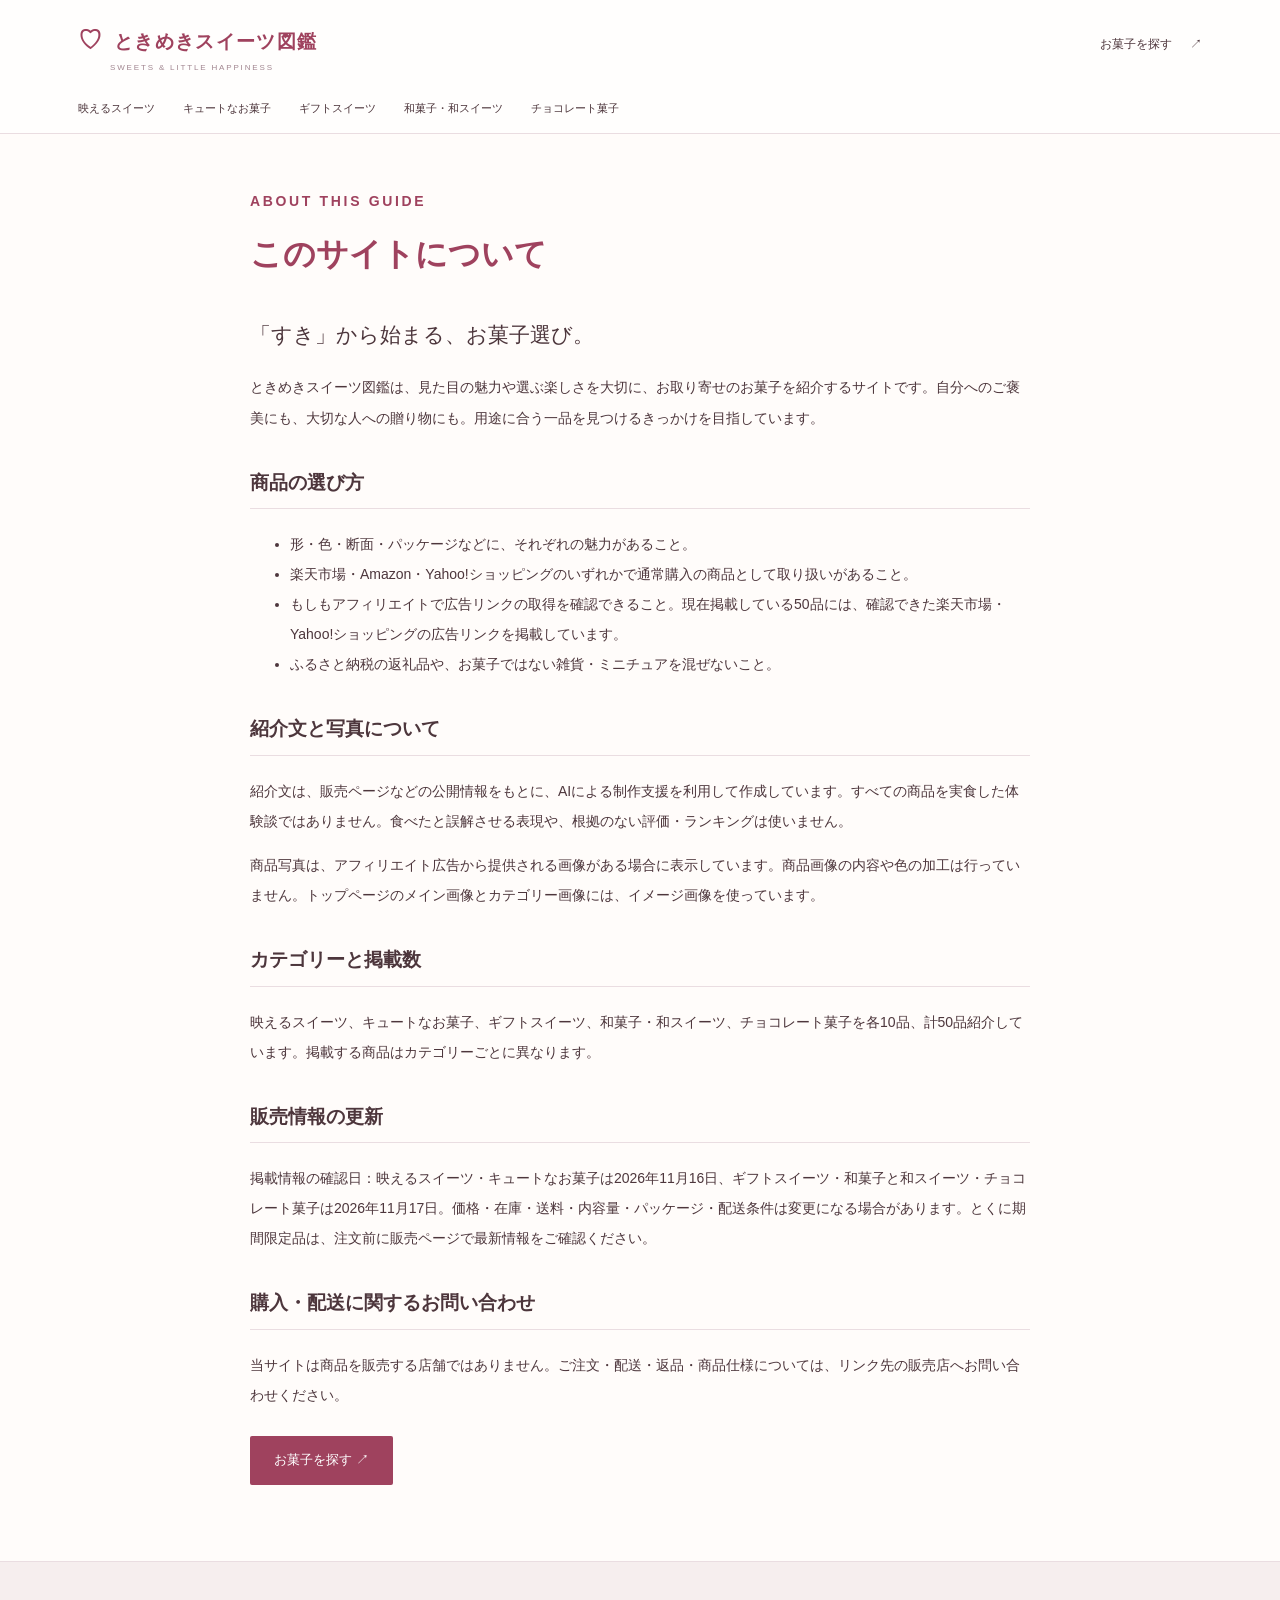
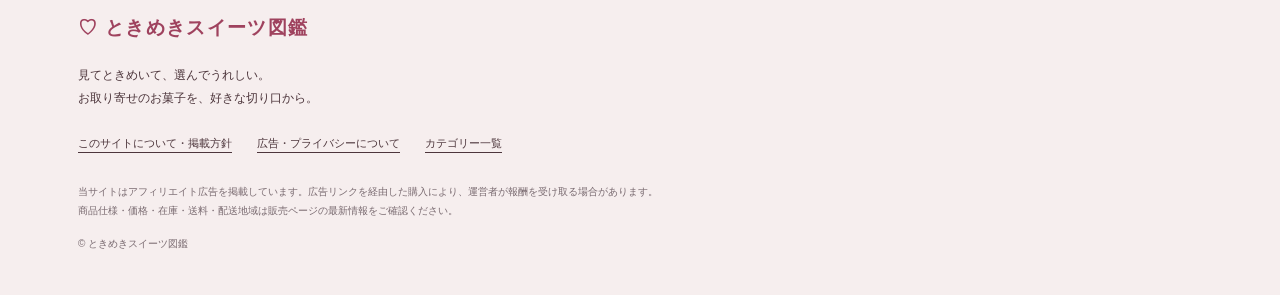
==== commit 9cc83620: "Add files via upload" ====
--- a/about.html
+++ b/about.html
@@ -1 +1 @@
-<!doctype html><html lang="ja"><head><meta charset="utf-8"><meta name="viewport" content="width=device-width,initial-scale=1"><meta name="color-scheme" content="light"><title>このサイトについて・掲載方針｜ときめきスイーツ図鑑</title><meta name="description" content="ときめきスイーツ図鑑の商品選定、写真・紹介文、広告と掲載情報について。"><link rel="canonical" href="https://dacotahouse.github.io/tokimeki-sweets/about.html"><meta property="og:type" content="website"><meta property="og:title" content="このサイトについて・掲載方針｜ときめきスイーツ図鑑"><meta property="og:description" content="ときめきスイーツ図鑑の商品選定、写真・紹介文、広告と掲載情報について。"><meta property="og:url" content="https://dacotahouse.github.io/tokimeki-sweets/about.html"><meta property="og:image" content="https://dacotahouse.github.io/tokimeki-sweets/haeru-main.webp"><link rel="stylesheet" href="style.css"><script src="site.js" defer></script></head><body><a class="skip" href="#main">本文へ移動</a><header class="site-header"><div class="header-inner"><a class="brand" href="index.html"><span aria-hidden="true">♡</span> ときめきスイーツ図鑑<small>SWEETS & LITTLE HAPPINESS</small></a><a class="header-link" href="index.html#categories">お菓子を探す <span>↗</span></a></div><nav class="category-nav" aria-label="カテゴリー"><a  href="haeru.html">映えるスイーツ</a><a  href="cute.html">キュートなお菓子</a><a  href="gift.html">ギフトスイーツ</a><a  href="wagashi.html">和菓子・和スイーツ</a></nav></header><main id="main"><article class="text-page"><p class="eyebrow">ABOUT THIS GUIDE</p><h1>このサイトについて</h1><p class="text-lead">「すき」から始まる、お菓子選び。</p><p>ときめきスイーツ図鑑は、見た目の魅力や選ぶ楽しさを大切に、お取り寄せのお菓子を紹介するサイトです。自分へのご褒美にも、大切な人への贈り物にも。用途に合う一品を見つけるきっかけを目指しています。</p><h2>商品の選び方</h2><ul><li>形・色・断面・パッケージなどに、それぞれの魅力があること。</li><li>楽天市場・Amazon・Yahoo!ショッピングのいずれかで通常購入の商品として取り扱いがあること。</li><li>もしもアフィリエイトで広告リンクの取得を確認できること。現在掲載している40品には、確認できた楽天市場・Yahoo!ショッピングの広告リンクを掲載しています。</li><li>ふるさと納税の返礼品や、お菓子ではない雑貨・ミニチュアを混ぜないこと。</li></ul><h2>紹介文と写真について</h2><p>紹介文は、販売ページなどの公開情報をもとに、AIによる制作支援を利用して作成しています。すべての商品を実食した体験談ではありません。食べたと誤解させる表現や、根拠のない評価・ランキングは使いません。</p><p>商品写真は、アフィリエイト広告から提供される画像がある場合に表示しています。商品画像の内容や色の加工は行っていません。トップページのメイン画像とカテゴリー画像には、イメージ画像を使っています。</p><h2>カテゴリーと掲載数</h2><p>映えるスイーツ、キュートなお菓子、ギフトスイーツ、和菓子・和スイーツを各10品、計40品紹介しています。掲載する商品はカテゴリーごとに異なります。</p><h2>販売情報の更新</h2><p>掲載情報の確認日：映えるスイーツ・キュートなお菓子は2026年11月16日、ギフトスイーツ・和菓子・和スイーツは2026年11月17日。価格・在庫・送料・内容量・パッケージ・配送条件は変更になる場合があります。とくに期間限定品は、注文前に販売ページで最新情報をご確認ください。</p><h2>購入・配送に関するお問い合わせ</h2><p>当サイトは商品を販売する店舗ではありません。ご注文・配送・返品・商品仕様については、リンク先の販売店へお問い合わせください。</p><a class="primary-link" href="index.html#categories">お菓子を探す ↗</a></article></main><footer class="site-footer"><div class="footer-inner"><a class="brand" href="index.html">♡ ときめきスイーツ図鑑</a><p>見てときめいて、選んでうれしい。<br>お取り寄せのお菓子を、好きな切り口から。</p><div class="footer-links"><a href="about.html">このサイトについて・掲載方針</a><a href="privacy.html">広告・プライバシーについて</a><a href="index.html#categories">カテゴリー一覧</a></div><p class="fine">当サイトはアフィリエイト広告を掲載しています。広告リンクを経由した購入により、運営者が報酬を受け取る場合があります。<br>商品仕様・価格・在庫・送料・配送地域は販売ページの最新情報をご確認ください。</p><p class="fine">© ときめきスイーツ図鑑</p></div></footer></body></html>+<!doctype html><html lang="ja"><head><meta charset="utf-8"><meta name="viewport" content="width=device-width,initial-scale=1"><meta name="color-scheme" content="light"><title>このサイトについて・掲載方針｜ときめきスイーツ図鑑</title><meta name="description" content="ときめきスイーツ図鑑の商品選定、写真・紹介文、広告と掲載情報について。"><link rel="canonical" href="https://dacotahouse.github.io/tokimeki-sweets/about.html"><meta property="og:type" content="website"><meta property="og:title" content="このサイトについて・掲載方針｜ときめきスイーツ図鑑"><meta property="og:description" content="ときめきスイーツ図鑑の商品選定、写真・紹介文、広告と掲載情報について。"><meta property="og:url" content="https://dacotahouse.github.io/tokimeki-sweets/about.html"><meta property="og:image" content="https://dacotahouse.github.io/tokimeki-sweets/haeru-main.webp"><link rel="stylesheet" href="style.css"><script src="site.js" defer></script></head><body><a class="skip" href="#main">本文へ移動</a><header class="site-header"><div class="header-inner"><a class="brand" href="index.html"><span aria-hidden="true">♡</span> ときめきスイーツ図鑑<small>SWEETS & LITTLE HAPPINESS</small></a><a class="header-link" href="index.html#categories">お菓子を探す <span>↗</span></a></div><nav class="category-nav" aria-label="カテゴリー"><a  href="haeru.html">映えるスイーツ</a><a  href="cute.html">キュートなお菓子</a><a  href="gift.html">ギフトスイーツ</a><a  href="wagashi.html">和菓子・和スイーツ</a><a  href="chocolate.html">チョコレート菓子</a></nav></header><main id="main"><article class="text-page"><p class="eyebrow">ABOUT THIS GUIDE</p><h1>このサイトについて</h1><p class="text-lead">「すき」から始まる、お菓子選び。</p><p>ときめきスイーツ図鑑は、見た目の魅力や選ぶ楽しさを大切に、お取り寄せのお菓子を紹介するサイトです。自分へのご褒美にも、大切な人への贈り物にも。用途に合う一品を見つけるきっかけを目指しています。</p><h2>商品の選び方</h2><ul><li>形・色・断面・パッケージなどに、それぞれの魅力があること。</li><li>楽天市場・Amazon・Yahoo!ショッピングのいずれかで通常購入の商品として取り扱いがあること。</li><li>もしもアフィリエイトで広告リンクの取得を確認できること。現在掲載している50品には、確認できた楽天市場・Yahoo!ショッピングの広告リンクを掲載しています。</li><li>ふるさと納税の返礼品や、お菓子ではない雑貨・ミニチュアを混ぜないこと。</li></ul><h2>紹介文と写真について</h2><p>紹介文は、販売ページなどの公開情報をもとに、AIによる制作支援を利用して作成しています。すべての商品を実食した体験談ではありません。食べたと誤解させる表現や、根拠のない評価・ランキングは使いません。</p><p>商品写真は、アフィリエイト広告から提供される画像がある場合に表示しています。商品画像の内容や色の加工は行っていません。トップページのメイン画像とカテゴリー画像には、イメージ画像を使っています。</p><h2>カテゴリーと掲載数</h2><p>映えるスイーツ、キュートなお菓子、ギフトスイーツ、和菓子・和スイーツ、チョコレート菓子を各10品、計50品紹介しています。掲載する商品はカテゴリーごとに異なります。</p><h2>販売情報の更新</h2><p>掲載情報の確認日：映えるスイーツ・キュートなお菓子は2026年11月16日、ギフトスイーツ・和菓子と和スイーツ・チョコレート菓子は2026年11月17日。価格・在庫・送料・内容量・パッケージ・配送条件は変更になる場合があります。とくに期間限定品は、注文前に販売ページで最新情報をご確認ください。</p><h2>購入・配送に関するお問い合わせ</h2><p>当サイトは商品を販売する店舗ではありません。ご注文・配送・返品・商品仕様については、リンク先の販売店へお問い合わせください。</p><a class="primary-link" href="index.html#categories">お菓子を探す ↗</a></article></main><footer class="site-footer"><div class="footer-inner"><a class="brand" href="index.html">♡ ときめきスイーツ図鑑</a><p>見てときめいて、選んでうれしい。<br>お取り寄せのお菓子を、好きな切り口から。</p><div class="footer-links"><a href="about.html">このサイトについて・掲載方針</a><a href="privacy.html">広告・プライバシーについて</a><a href="index.html#categories">カテゴリー一覧</a></div><p class="fine">当サイトはアフィリエイト広告を掲載しています。広告リンクを経由した購入により、運営者が報酬を受け取る場合があります。<br>商品仕様・価格・在庫・送料・配送地域は販売ページの最新情報をご確認ください。</p><p class="fine">© ときめきスイーツ図鑑</p></div></footer></body></html>
--- a/style.css
+++ b/style.css
@@ -16,13 +16,13 @@
 
 .simple-hero {
   display: grid;
-  grid-template-columns: minmax(0, 0.9fr) minmax(0, 1.1fr);
+  grid-template-columns: minmax(0, 1fr);
   min-height: 0;
   border-radius: 22px;
   background: #fbefec;
 }
 .simple-hero::after { content: none; }
-.simple-hero .home-hero-copy { width: auto; padding: clamp(24px, 5vw, 52px); }
+.simple-hero .home-hero-copy { width: auto; max-width: none; padding: clamp(24px, 3vw, 38px); text-align: center; }
 .simple-hero h1 { font-size: clamp(26px, 3vw, 42px); line-height: 1.35; letter-spacing: .02em; }
 .simple-hero .home-hero-image { position: static; width: 100%; height: auto; object-fit: contain; }
 .tea-message { margin: clamp(24px, 4vw, 48px) 0 0; }
@@ -43,8 +43,7 @@
 .simple-search .search-input-wrap input { width: 100%; padding-inline: 12px; }
 .simple-search .search-result img { object-fit: contain; }
 @media (max-width: 680px) {
-  .simple-hero { grid-template-columns: minmax(0, 1fr); }
-  .simple-hero .home-hero-copy { padding: 24px 22px; text-align: center; }
+  .simple-hero .home-hero-copy { padding: 24px 22px; }
   .simple-hero .home-hero-image { object-position: center; }
   .simple-collections .category-grid { grid-template-columns: minmax(0, 1fr); }
   .more-section .category-grid { grid-template-columns: minmax(0, 1fr); }
@@ -54,3 +53,46 @@
 .additional-purchase > a { display: inline-flex; align-items: center; min-height: 44px; font-size: 12px; line-height: 1.55; overflow-wrap: anywhere; text-underline-offset: 3px; }
 
 .additional-purchase:only-child { margin-top: 0; border-top: 0; padding-top: 0; }
+
+.tea-feature {
+  display: grid;
+  grid-template-columns: minmax(0, 1.22fr) minmax(0, 1fr);
+  align-items: center;
+  background: #fbf3eb;
+  border: 1px solid #eeded0;
+  border-radius: 18px;
+  margin: 32px 0 0;
+}
+.tea-feature-visual { margin: 0; padding: 16px 0 10px 16px; }
+.tea-feature-visual img { display: block; width: 100%; height: auto; border-radius: 11px; }
+.tea-feature-visual figcaption { color: #755e53; font-size: 10px; text-align: right; margin: 5px 0 0; }
+.tea-feature-copy { padding: clamp(22px, 3.7vw, 48px); }
+.tea-feature-label { color: #874656; font-size: 13px; font-weight: 700; margin-bottom: 8px; }
+.tea-feature h2 { color: #553a32; font-size: clamp(24px, 3vw, 38px); line-height: 1.38; margin-bottom: 15px; }
+.tea-feature-copy > p:not(.tea-feature-label) { font-size: 14px; line-height: 1.95; margin-bottom: 16px; }
+.tea-feature-copy a {
+  display: inline-flex;
+  gap: 14px;
+  align-items: center;
+  min-height: 44px;
+  border: 1px solid #bd8b97;
+  border-radius: 6px;
+  color: #813349;
+  background: #fffaf7;
+  padding: 6px 13px;
+  font-size: 13px;
+  font-weight: 650;
+  text-decoration: none;
+}
+.tea-feature-copy a:hover { background: #f8e7eb; }
+@media (max-width: 680px) {
+  .tea-feature { grid-template-columns: minmax(0, 1fr); margin-top: 24px; }
+  .tea-feature-visual { padding: 10px 10px 0; }
+  .tea-feature-copy { padding: 12px 19px 20px; }
+  .tea-feature h2 { margin-bottom: 11px; }
+  .tea-feature-copy > p:not(.tea-feature-label) { font-size: 13px; }
+}
+
+.chocolate-hero { margin: 0 0 20px; }
+.chocolate-hero img { display: block; width: 100%; height: auto; border-radius: 16px; }
+#main:has(.chocolate-hero) .purchase a { display: inline-flex; align-items: center; min-height: 44px; overflow-wrap: anywhere; }
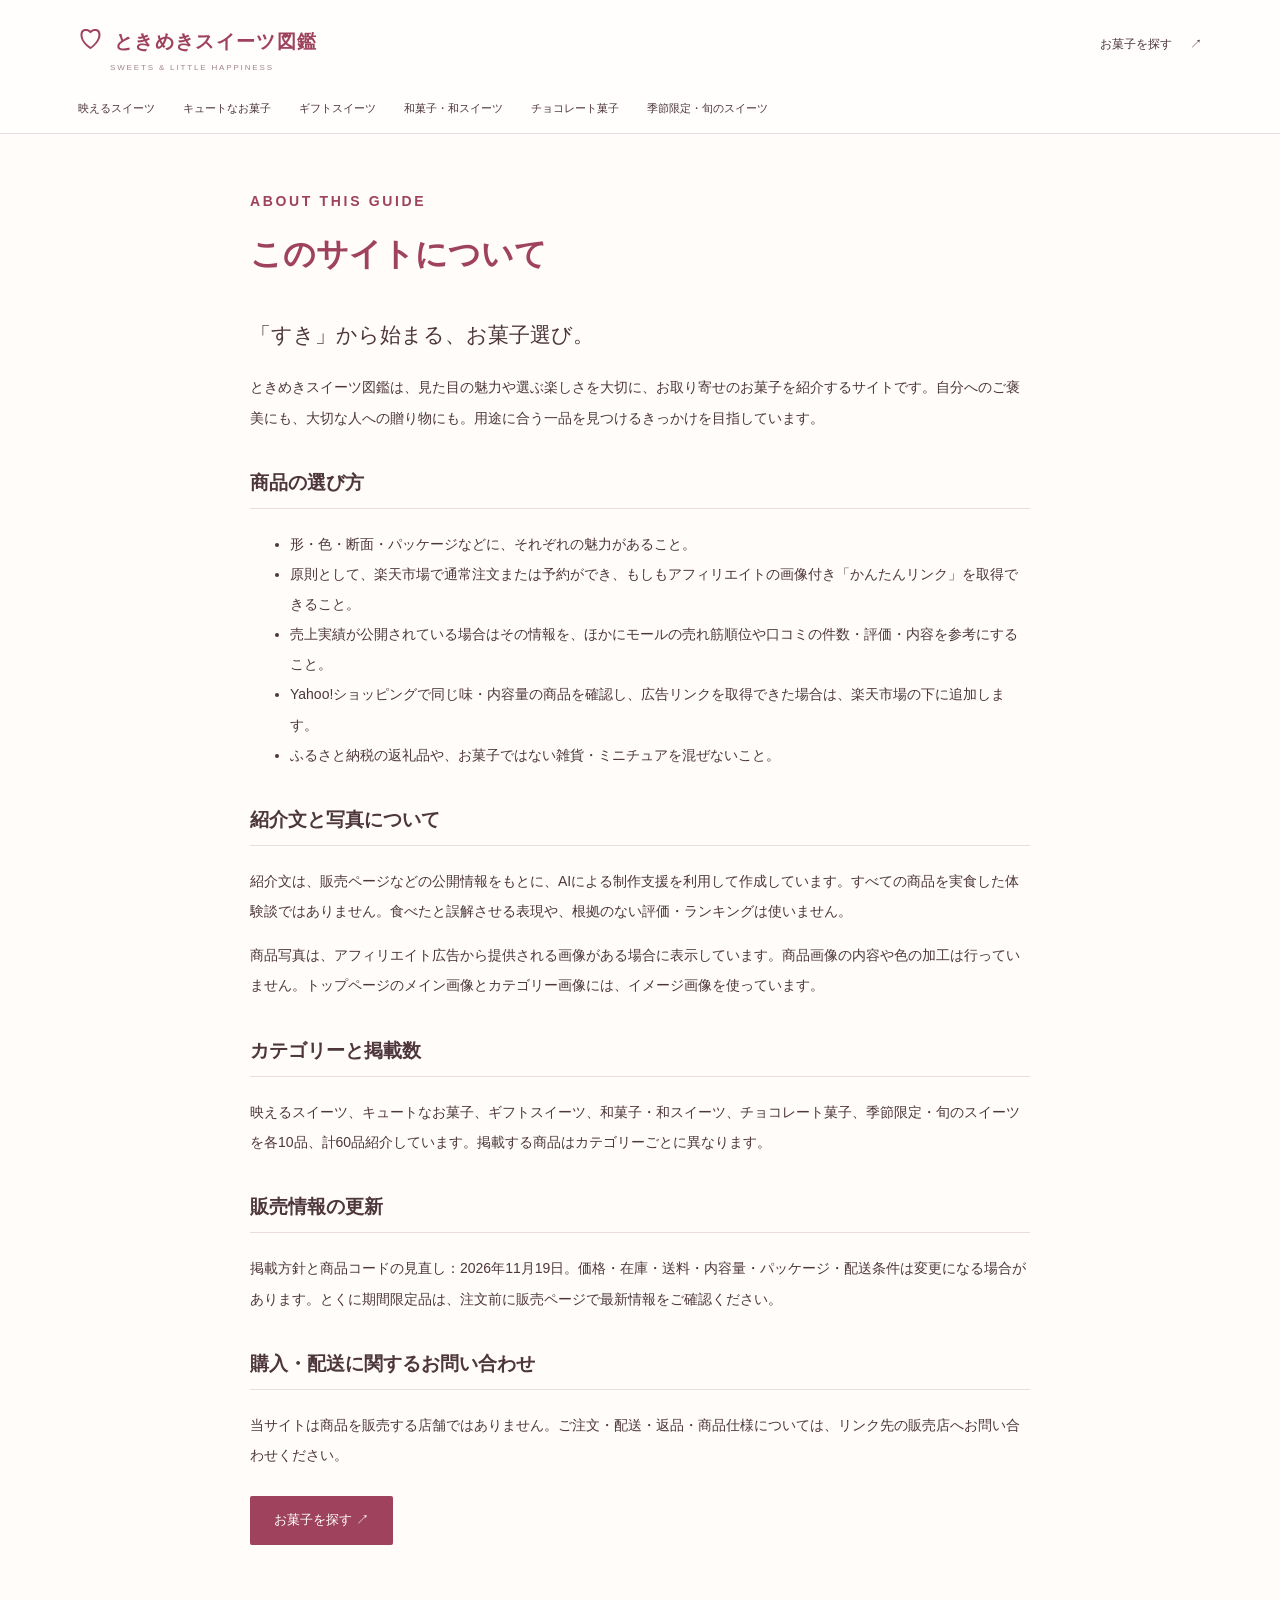
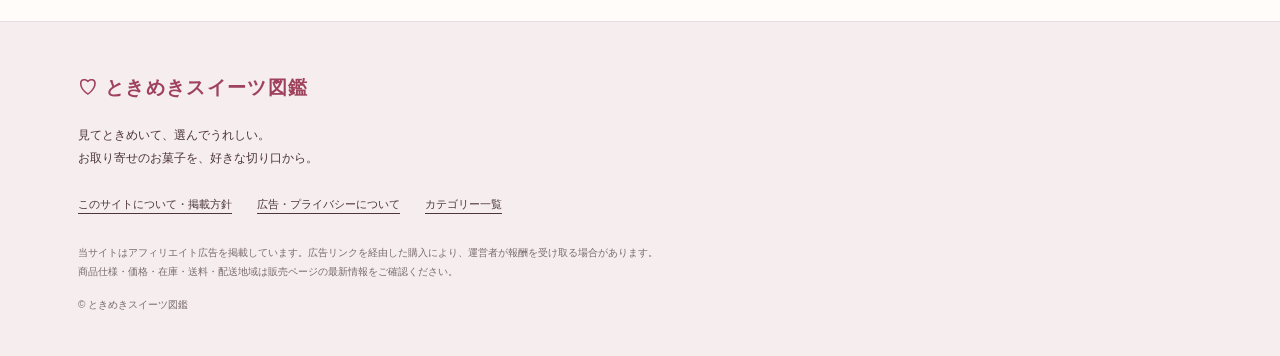
==== commit ea240b8a: "Add files via upload" ====
--- a/about.html
+++ b/about.html
@@ -1 +1 @@
-<!doctype html><html lang="ja"><head><meta charset="utf-8"><meta name="viewport" content="width=device-width,initial-scale=1"><meta name="color-scheme" content="light"><title>このサイトについて・掲載方針｜ときめきスイーツ図鑑</title><meta name="description" content="ときめきスイーツ図鑑の商品選定、写真・紹介文、広告と掲載情報について。"><link rel="canonical" href="https://dacotahouse.github.io/tokimeki-sweets/about.html"><meta property="og:type" content="website"><meta property="og:title" content="このサイトについて・掲載方針｜ときめきスイーツ図鑑"><meta property="og:description" content="ときめきスイーツ図鑑の商品選定、写真・紹介文、広告と掲載情報について。"><meta property="og:url" content="https://dacotahouse.github.io/tokimeki-sweets/about.html"><meta property="og:image" content="https://dacotahouse.github.io/tokimeki-sweets/haeru-main.webp"><link rel="stylesheet" href="style.css"><script src="site.js" defer></script></head><body><a class="skip" href="#main">本文へ移動</a><header class="site-header"><div class="header-inner"><a class="brand" href="index.html"><span aria-hidden="true">♡</span> ときめきスイーツ図鑑<small>SWEETS & LITTLE HAPPINESS</small></a><a class="header-link" href="index.html#categories">お菓子を探す <span>↗</span></a></div><nav class="category-nav" aria-label="カテゴリー"><a  href="haeru.html">映えるスイーツ</a><a  href="cute.html">キュートなお菓子</a><a  href="gift.html">ギフトスイーツ</a><a  href="wagashi.html">和菓子・和スイーツ</a><a  href="chocolate.html">チョコレート菓子</a></nav></header><main id="main"><article class="text-page"><p class="eyebrow">ABOUT THIS GUIDE</p><h1>このサイトについて</h1><p class="text-lead">「すき」から始まる、お菓子選び。</p><p>ときめきスイーツ図鑑は、見た目の魅力や選ぶ楽しさを大切に、お取り寄せのお菓子を紹介するサイトです。自分へのご褒美にも、大切な人への贈り物にも。用途に合う一品を見つけるきっかけを目指しています。</p><h2>商品の選び方</h2><ul><li>形・色・断面・パッケージなどに、それぞれの魅力があること。</li><li>楽天市場・Amazon・Yahoo!ショッピングのいずれかで通常購入の商品として取り扱いがあること。</li><li>もしもアフィリエイトで広告リンクの取得を確認できること。現在掲載している50品には、確認できた楽天市場・Yahoo!ショッピングの広告リンクを掲載しています。</li><li>ふるさと納税の返礼品や、お菓子ではない雑貨・ミニチュアを混ぜないこと。</li></ul><h2>紹介文と写真について</h2><p>紹介文は、販売ページなどの公開情報をもとに、AIによる制作支援を利用して作成しています。すべての商品を実食した体験談ではありません。食べたと誤解させる表現や、根拠のない評価・ランキングは使いません。</p><p>商品写真は、アフィリエイト広告から提供される画像がある場合に表示しています。商品画像の内容や色の加工は行っていません。トップページのメイン画像とカテゴリー画像には、イメージ画像を使っています。</p><h2>カテゴリーと掲載数</h2><p>映えるスイーツ、キュートなお菓子、ギフトスイーツ、和菓子・和スイーツ、チョコレート菓子を各10品、計50品紹介しています。掲載する商品はカテゴリーごとに異なります。</p><h2>販売情報の更新</h2><p>掲載情報の確認日：映えるスイーツ・キュートなお菓子は2026年11月16日、ギフトスイーツ・和菓子と和スイーツ・チョコレート菓子は2026年11月17日。価格・在庫・送料・内容量・パッケージ・配送条件は変更になる場合があります。とくに期間限定品は、注文前に販売ページで最新情報をご確認ください。</p><h2>購入・配送に関するお問い合わせ</h2><p>当サイトは商品を販売する店舗ではありません。ご注文・配送・返品・商品仕様については、リンク先の販売店へお問い合わせください。</p><a class="primary-link" href="index.html#categories">お菓子を探す ↗</a></article></main><footer class="site-footer"><div class="footer-inner"><a class="brand" href="index.html">♡ ときめきスイーツ図鑑</a><p>見てときめいて、選んでうれしい。<br>お取り寄せのお菓子を、好きな切り口から。</p><div class="footer-links"><a href="about.html">このサイトについて・掲載方針</a><a href="privacy.html">広告・プライバシーについて</a><a href="index.html#categories">カテゴリー一覧</a></div><p class="fine">当サイトはアフィリエイト広告を掲載しています。広告リンクを経由した購入により、運営者が報酬を受け取る場合があります。<br>商品仕様・価格・在庫・送料・配送地域は販売ページの最新情報をご確認ください。</p><p class="fine">© ときめきスイーツ図鑑</p></div></footer></body></html>+<!doctype html><html lang="ja"><head><meta charset="utf-8"><meta name="viewport" content="width=device-width,initial-scale=1"><meta name="color-scheme" content="light"><title>このサイトについて・掲載方針｜ときめきスイーツ図鑑</title><meta name="description" content="ときめきスイーツ図鑑の商品選定、写真・紹介文、広告と掲載情報について。"><link rel="canonical" href="https://dacotahouse.github.io/tokimeki-sweets/about.html"><meta property="og:type" content="website"><meta property="og:title" content="このサイトについて・掲載方針｜ときめきスイーツ図鑑"><meta property="og:description" content="ときめきスイーツ図鑑の商品選定、写真・紹介文、広告と掲載情報について。"><meta property="og:url" content="https://dacotahouse.github.io/tokimeki-sweets/about.html"><meta property="og:image" content="https://dacotahouse.github.io/tokimeki-sweets/haeru-main.webp"><link rel="stylesheet" href="style.css"><script src="site.js" defer></script></head><body><a class="skip" href="#main">本文へ移動</a><header class="site-header"><div class="header-inner"><a class="brand" href="index.html"><span aria-hidden="true">♡</span> ときめきスイーツ図鑑<small>SWEETS & LITTLE HAPPINESS</small></a><a class="header-link" href="index.html#categories">お菓子を探す <span>↗</span></a></div><nav class="category-nav" aria-label="カテゴリー"><a  href="haeru.html">映えるスイーツ</a><a  href="cute.html">キュートなお菓子</a><a  href="gift.html">ギフトスイーツ</a><a  href="wagashi.html">和菓子・和スイーツ</a><a  href="chocolate.html">チョコレート菓子</a><a  href="season.html">季節限定・旬のスイーツ</a></nav></header><main id="main"><article class="text-page"><p class="eyebrow">ABOUT THIS GUIDE</p><h1>このサイトについて</h1><p class="text-lead">「すき」から始まる、お菓子選び。</p><p>ときめきスイーツ図鑑は、見た目の魅力や選ぶ楽しさを大切に、お取り寄せのお菓子を紹介するサイトです。自分へのご褒美にも、大切な人への贈り物にも。用途に合う一品を見つけるきっかけを目指しています。</p><h2>商品の選び方</h2><ul><li>形・色・断面・パッケージなどに、それぞれの魅力があること。</li><li>原則として、楽天市場で通常注文または予約ができ、もしもアフィリエイトの画像付き「かんたんリンク」を取得できること。</li><li>売上実績が公開されている場合はその情報を、ほかにモールの売れ筋順位や口コミの件数・評価・内容を参考にすること。</li><li>Yahoo!ショッピングで同じ味・内容量の商品を確認し、広告リンクを取得できた場合は、楽天市場の下に追加します。</li><li>ふるさと納税の返礼品や、お菓子ではない雑貨・ミニチュアを混ぜないこと。</li></ul><h2>紹介文と写真について</h2><p>紹介文は、販売ページなどの公開情報をもとに、AIによる制作支援を利用して作成しています。すべての商品を実食した体験談ではありません。食べたと誤解させる表現や、根拠のない評価・ランキングは使いません。</p><p>商品写真は、アフィリエイト広告から提供される画像がある場合に表示しています。商品画像の内容や色の加工は行っていません。トップページのメイン画像とカテゴリー画像には、イメージ画像を使っています。</p><h2>カテゴリーと掲載数</h2><p>映えるスイーツ、キュートなお菓子、ギフトスイーツ、和菓子・和スイーツ、チョコレート菓子、季節限定・旬のスイーツを各10品、計60品紹介しています。掲載する商品はカテゴリーごとに異なります。</p><h2>販売情報の更新</h2><p>掲載方針と商品コードの見直し：2026年11月19日。価格・在庫・送料・内容量・パッケージ・配送条件は変更になる場合があります。とくに期間限定品は、注文前に販売ページで最新情報をご確認ください。</p><h2>購入・配送に関するお問い合わせ</h2><p>当サイトは商品を販売する店舗ではありません。ご注文・配送・返品・商品仕様については、リンク先の販売店へお問い合わせください。</p><a class="primary-link" href="index.html#categories">お菓子を探す ↗</a></article></main><footer class="site-footer"><div class="footer-inner"><a class="brand" href="index.html">♡ ときめきスイーツ図鑑</a><p>見てときめいて、選んでうれしい。<br>お取り寄せのお菓子を、好きな切り口から。</p><div class="footer-links"><a href="about.html">このサイトについて・掲載方針</a><a href="privacy.html">広告・プライバシーについて</a><a href="index.html#categories">カテゴリー一覧</a></div><p class="fine">当サイトはアフィリエイト広告を掲載しています。広告リンクを経由した購入により、運営者が報酬を受け取る場合があります。<br>商品仕様・価格・在庫・送料・配送地域は販売ページの最新情報をご確認ください。</p><p class="fine">© ときめきスイーツ図鑑</p></div></footer></body></html>
--- a/style.css
+++ b/style.css
@@ -96,3 +96,5 @@
 .chocolate-hero { margin: 0 0 20px; }
 .chocolate-hero img { display: block; width: 100%; height: auto; border-radius: 16px; }
 #main:has(.chocolate-hero) .purchase a { display: inline-flex; align-items: center; min-height: 44px; overflow-wrap: anywhere; }
+
+.season-retailer { display: inline-flex; min-height: 44px; align-items: center; }
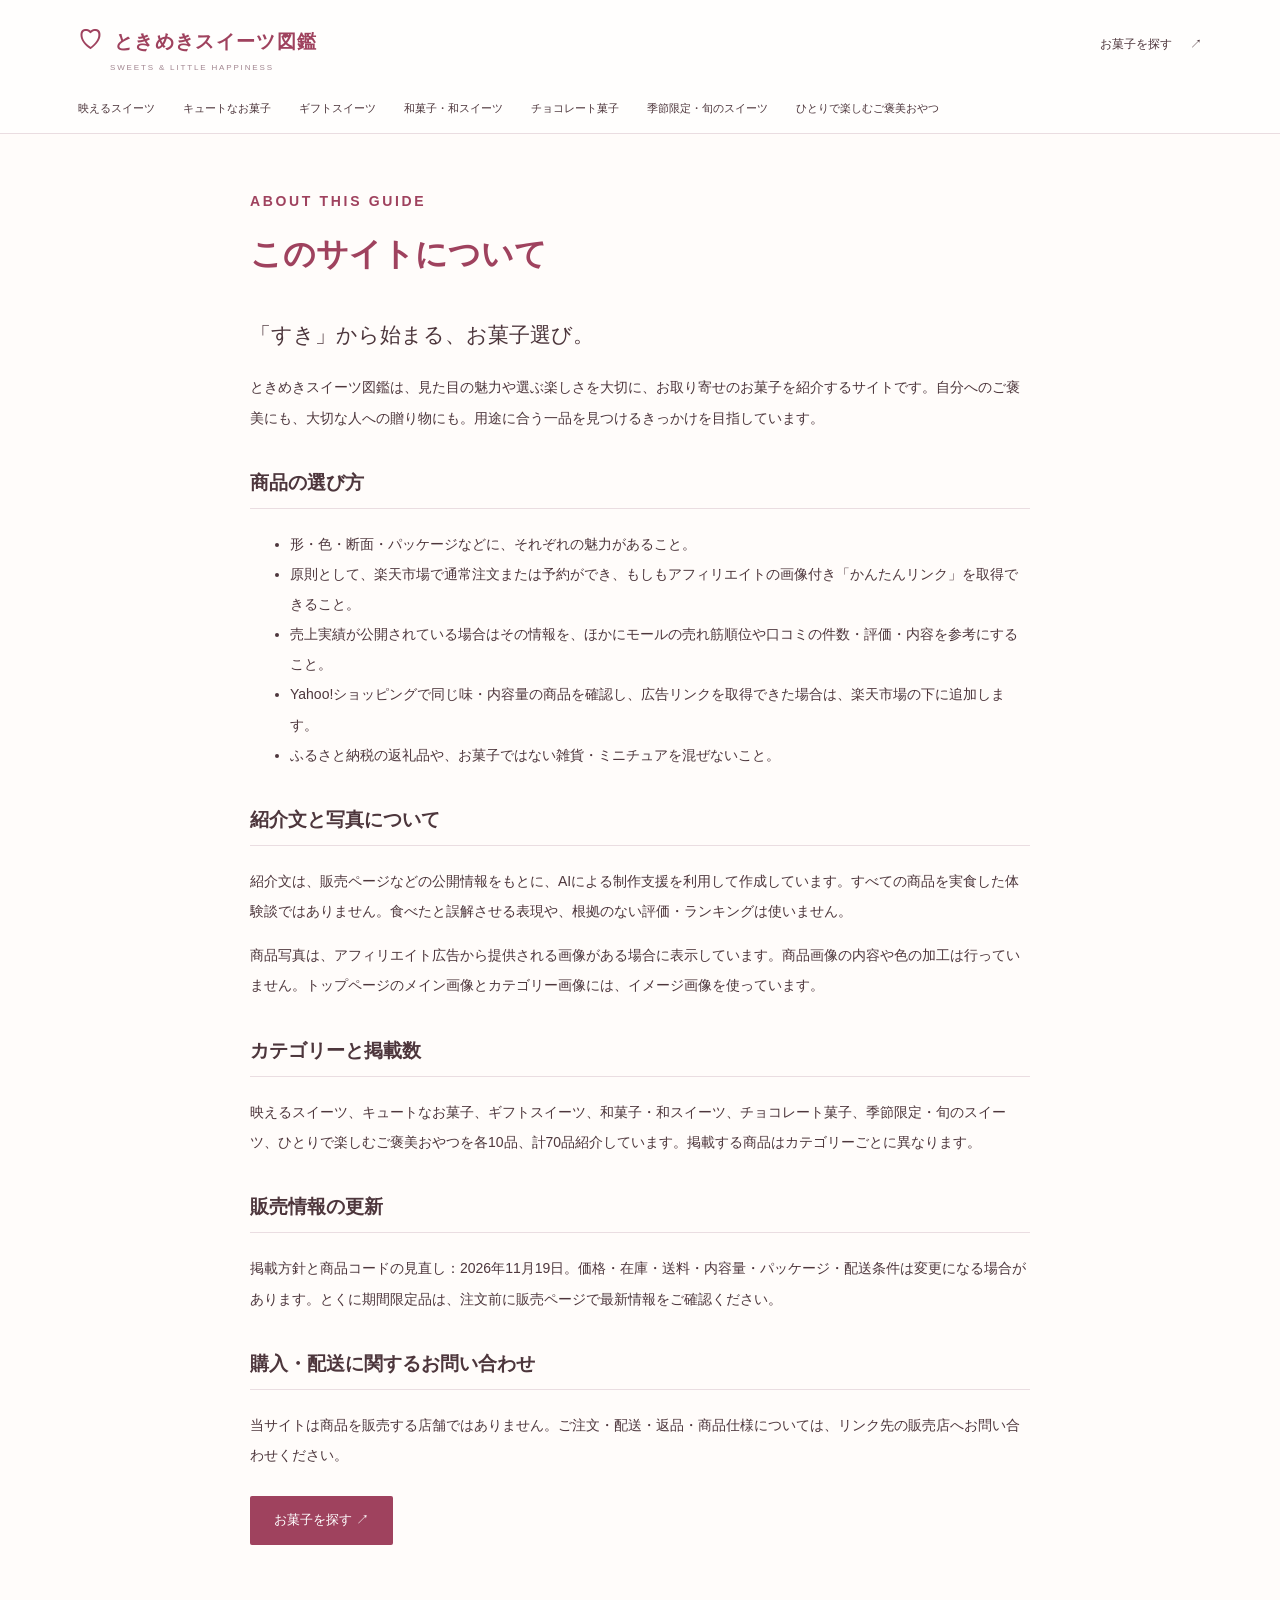
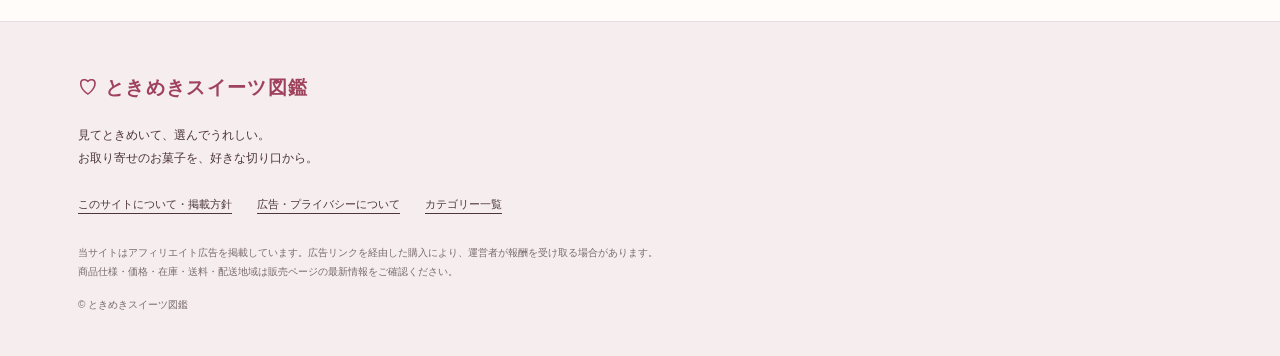
==== commit 74a28e32: "Add files via upload" ====
--- a/about.html
+++ b/about.html
@@ -1 +1 @@
-<!doctype html><html lang="ja"><head><meta charset="utf-8"><meta name="viewport" content="width=device-width,initial-scale=1"><meta name="color-scheme" content="light"><title>このサイトについて・掲載方針｜ときめきスイーツ図鑑</title><meta name="description" content="ときめきスイーツ図鑑の商品選定、写真・紹介文、広告と掲載情報について。"><link rel="canonical" href="https://dacotahouse.github.io/tokimeki-sweets/about.html"><meta property="og:type" content="website"><meta property="og:title" content="このサイトについて・掲載方針｜ときめきスイーツ図鑑"><meta property="og:description" content="ときめきスイーツ図鑑の商品選定、写真・紹介文、広告と掲載情報について。"><meta property="og:url" content="https://dacotahouse.github.io/tokimeki-sweets/about.html"><meta property="og:image" content="https://dacotahouse.github.io/tokimeki-sweets/haeru-main.webp"><link rel="stylesheet" href="style.css"><script src="site.js" defer></script></head><body><a class="skip" href="#main">本文へ移動</a><header class="site-header"><div class="header-inner"><a class="brand" href="index.html"><span aria-hidden="true">♡</span> ときめきスイーツ図鑑<small>SWEETS & LITTLE HAPPINESS</small></a><a class="header-link" href="index.html#categories">お菓子を探す <span>↗</span></a></div><nav class="category-nav" aria-label="カテゴリー"><a  href="haeru.html">映えるスイーツ</a><a  href="cute.html">キュートなお菓子</a><a  href="gift.html">ギフトスイーツ</a><a  href="wagashi.html">和菓子・和スイーツ</a><a  href="chocolate.html">チョコレート菓子</a><a  href="season.html">季節限定・旬のスイーツ</a></nav></header><main id="main"><article class="text-page"><p class="eyebrow">ABOUT THIS GUIDE</p><h1>このサイトについて</h1><p class="text-lead">「すき」から始まる、お菓子選び。</p><p>ときめきスイーツ図鑑は、見た目の魅力や選ぶ楽しさを大切に、お取り寄せのお菓子を紹介するサイトです。自分へのご褒美にも、大切な人への贈り物にも。用途に合う一品を見つけるきっかけを目指しています。</p><h2>商品の選び方</h2><ul><li>形・色・断面・パッケージなどに、それぞれの魅力があること。</li><li>原則として、楽天市場で通常注文または予約ができ、もしもアフィリエイトの画像付き「かんたんリンク」を取得できること。</li><li>売上実績が公開されている場合はその情報を、ほかにモールの売れ筋順位や口コミの件数・評価・内容を参考にすること。</li><li>Yahoo!ショッピングで同じ味・内容量の商品を確認し、広告リンクを取得できた場合は、楽天市場の下に追加します。</li><li>ふるさと納税の返礼品や、お菓子ではない雑貨・ミニチュアを混ぜないこと。</li></ul><h2>紹介文と写真について</h2><p>紹介文は、販売ページなどの公開情報をもとに、AIによる制作支援を利用して作成しています。すべての商品を実食した体験談ではありません。食べたと誤解させる表現や、根拠のない評価・ランキングは使いません。</p><p>商品写真は、アフィリエイト広告から提供される画像がある場合に表示しています。商品画像の内容や色の加工は行っていません。トップページのメイン画像とカテゴリー画像には、イメージ画像を使っています。</p><h2>カテゴリーと掲載数</h2><p>映えるスイーツ、キュートなお菓子、ギフトスイーツ、和菓子・和スイーツ、チョコレート菓子、季節限定・旬のスイーツを各10品、計60品紹介しています。掲載する商品はカテゴリーごとに異なります。</p><h2>販売情報の更新</h2><p>掲載方針と商品コードの見直し：2026年11月19日。価格・在庫・送料・内容量・パッケージ・配送条件は変更になる場合があります。とくに期間限定品は、注文前に販売ページで最新情報をご確認ください。</p><h2>購入・配送に関するお問い合わせ</h2><p>当サイトは商品を販売する店舗ではありません。ご注文・配送・返品・商品仕様については、リンク先の販売店へお問い合わせください。</p><a class="primary-link" href="index.html#categories">お菓子を探す ↗</a></article></main><footer class="site-footer"><div class="footer-inner"><a class="brand" href="index.html">♡ ときめきスイーツ図鑑</a><p>見てときめいて、選んでうれしい。<br>お取り寄せのお菓子を、好きな切り口から。</p><div class="footer-links"><a href="about.html">このサイトについて・掲載方針</a><a href="privacy.html">広告・プライバシーについて</a><a href="index.html#categories">カテゴリー一覧</a></div><p class="fine">当サイトはアフィリエイト広告を掲載しています。広告リンクを経由した購入により、運営者が報酬を受け取る場合があります。<br>商品仕様・価格・在庫・送料・配送地域は販売ページの最新情報をご確認ください。</p><p class="fine">© ときめきスイーツ図鑑</p></div></footer></body></html>+<!doctype html><html lang="ja"><head><meta charset="utf-8"><meta name="viewport" content="width=device-width,initial-scale=1"><meta name="color-scheme" content="light"><title>このサイトについて・掲載方針｜ときめきスイーツ図鑑</title><meta name="description" content="ときめきスイーツ図鑑の商品選定、写真・紹介文、広告と掲載情報について。"><link rel="canonical" href="https://dacotahouse.github.io/tokimeki-sweets/about.html"><meta property="og:type" content="website"><meta property="og:title" content="このサイトについて・掲載方針｜ときめきスイーツ図鑑"><meta property="og:description" content="ときめきスイーツ図鑑の商品選定、写真・紹介文、広告と掲載情報について。"><meta property="og:url" content="https://dacotahouse.github.io/tokimeki-sweets/about.html"><meta property="og:image" content="https://dacotahouse.github.io/tokimeki-sweets/haeru-main.webp"><link rel="stylesheet" href="style.css"><script src="site.js" defer></script></head><body><a class="skip" href="#main">本文へ移動</a><header class="site-header"><div class="header-inner"><a class="brand" href="index.html"><span aria-hidden="true">♡</span> ときめきスイーツ図鑑<small>SWEETS & LITTLE HAPPINESS</small></a><a class="header-link" href="index.html#categories">お菓子を探す <span>↗</span></a></div><nav class="category-nav" aria-label="カテゴリー"><a  href="haeru.html">映えるスイーツ</a><a  href="cute.html">キュートなお菓子</a><a  href="gift.html">ギフトスイーツ</a><a  href="wagashi.html">和菓子・和スイーツ</a><a  href="chocolate.html">チョコレート菓子</a><a  href="season.html">季節限定・旬のスイーツ</a><a  href="solo.html">ひとりで楽しむご褒美おやつ</a></nav></header><main id="main"><article class="text-page"><p class="eyebrow">ABOUT THIS GUIDE</p><h1>このサイトについて</h1><p class="text-lead">「すき」から始まる、お菓子選び。</p><p>ときめきスイーツ図鑑は、見た目の魅力や選ぶ楽しさを大切に、お取り寄せのお菓子を紹介するサイトです。自分へのご褒美にも、大切な人への贈り物にも。用途に合う一品を見つけるきっかけを目指しています。</p><h2>商品の選び方</h2><ul><li>形・色・断面・パッケージなどに、それぞれの魅力があること。</li><li>原則として、楽天市場で通常注文または予約ができ、もしもアフィリエイトの画像付き「かんたんリンク」を取得できること。</li><li>売上実績が公開されている場合はその情報を、ほかにモールの売れ筋順位や口コミの件数・評価・内容を参考にすること。</li><li>Yahoo!ショッピングで同じ味・内容量の商品を確認し、広告リンクを取得できた場合は、楽天市場の下に追加します。</li><li>ふるさと納税の返礼品や、お菓子ではない雑貨・ミニチュアを混ぜないこと。</li></ul><h2>紹介文と写真について</h2><p>紹介文は、販売ページなどの公開情報をもとに、AIによる制作支援を利用して作成しています。すべての商品を実食した体験談ではありません。食べたと誤解させる表現や、根拠のない評価・ランキングは使いません。</p><p>商品写真は、アフィリエイト広告から提供される画像がある場合に表示しています。商品画像の内容や色の加工は行っていません。トップページのメイン画像とカテゴリー画像には、イメージ画像を使っています。</p><h2>カテゴリーと掲載数</h2><p>映えるスイーツ、キュートなお菓子、ギフトスイーツ、和菓子・和スイーツ、チョコレート菓子、季節限定・旬のスイーツ、ひとりで楽しむご褒美おやつを各10品、計70品紹介しています。掲載する商品はカテゴリーごとに異なります。</p><h2>販売情報の更新</h2><p>掲載方針と商品コードの見直し：2026年11月19日。価格・在庫・送料・内容量・パッケージ・配送条件は変更になる場合があります。とくに期間限定品は、注文前に販売ページで最新情報をご確認ください。</p><h2>購入・配送に関するお問い合わせ</h2><p>当サイトは商品を販売する店舗ではありません。ご注文・配送・返品・商品仕様については、リンク先の販売店へお問い合わせください。</p><a class="primary-link" href="index.html#categories">お菓子を探す ↗</a></article></main><footer class="site-footer"><div class="footer-inner"><a class="brand" href="index.html">♡ ときめきスイーツ図鑑</a><p>見てときめいて、選んでうれしい。<br>お取り寄せのお菓子を、好きな切り口から。</p><div class="footer-links"><a href="about.html">このサイトについて・掲載方針</a><a href="privacy.html">広告・プライバシーについて</a><a href="index.html#categories">カテゴリー一覧</a></div><p class="fine">当サイトはアフィリエイト広告を掲載しています。広告リンクを経由した購入により、運営者が報酬を受け取る場合があります。<br>商品仕様・価格・在庫・送料・配送地域は販売ページの最新情報をご確認ください。</p><p class="fine">© ときめきスイーツ図鑑</p></div></footer></body></html>
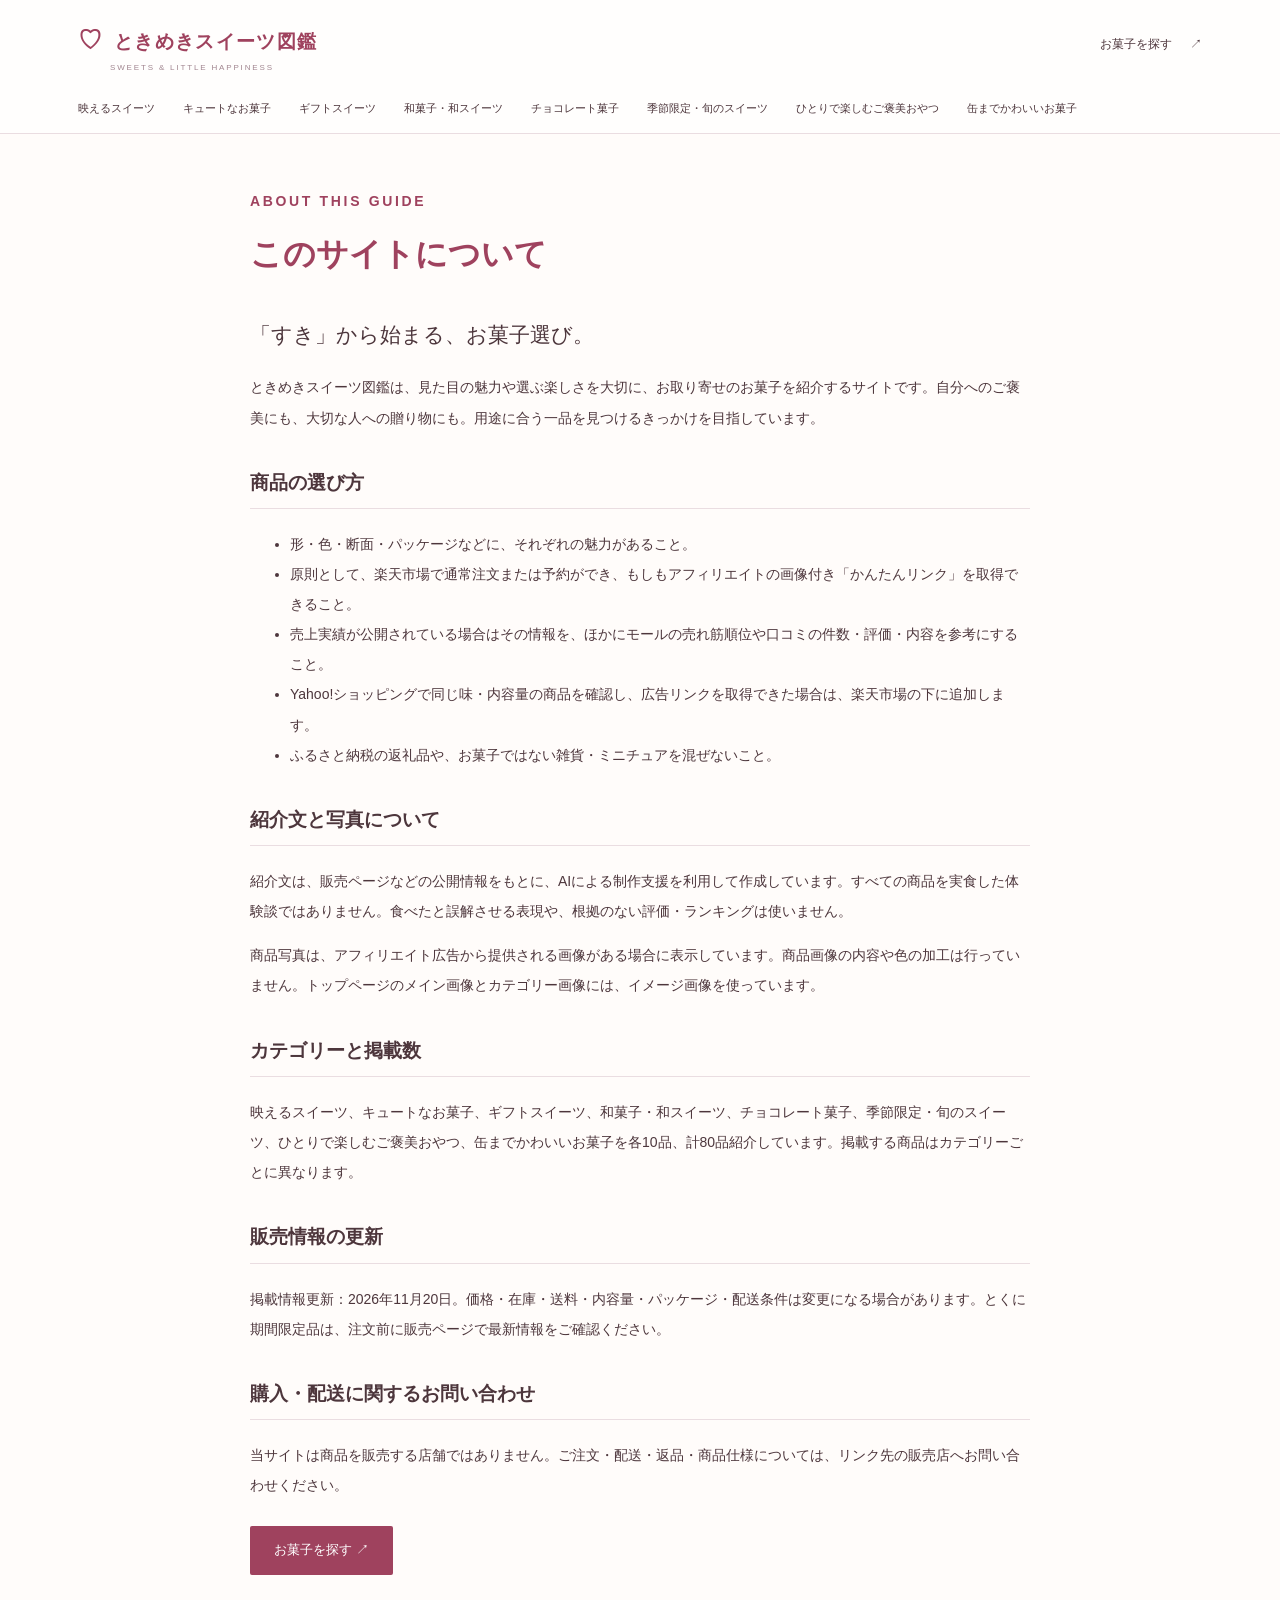
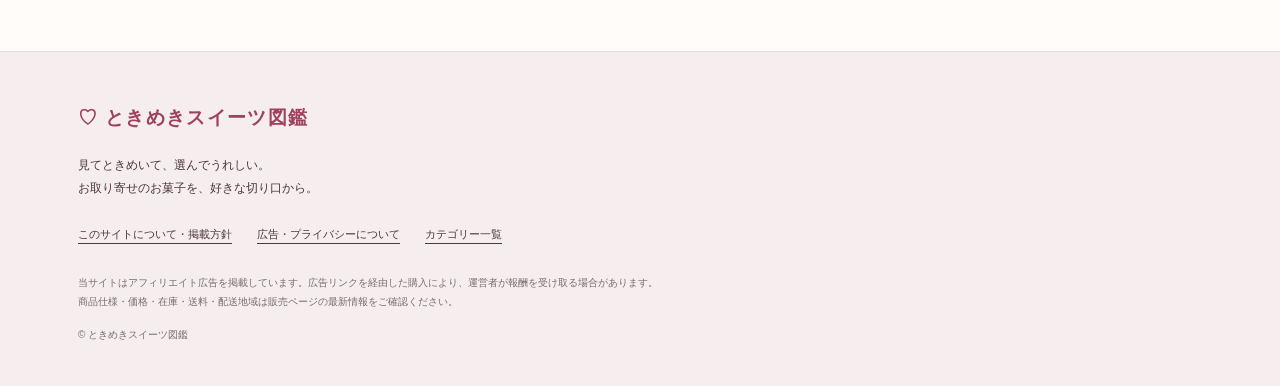
==== commit 4e1616cb: "Add files via upload" ====
--- a/about.html
+++ b/about.html
@@ -1 +1 @@
-<!doctype html><html lang="ja"><head><meta charset="utf-8"><meta name="viewport" content="width=device-width,initial-scale=1"><meta name="color-scheme" content="light"><title>このサイトについて・掲載方針｜ときめきスイーツ図鑑</title><meta name="description" content="ときめきスイーツ図鑑の商品選定、写真・紹介文、広告と掲載情報について。"><link rel="canonical" href="https://dacotahouse.github.io/tokimeki-sweets/about.html"><meta property="og:type" content="website"><meta property="og:title" content="このサイトについて・掲載方針｜ときめきスイーツ図鑑"><meta property="og:description" content="ときめきスイーツ図鑑の商品選定、写真・紹介文、広告と掲載情報について。"><meta property="og:url" content="https://dacotahouse.github.io/tokimeki-sweets/about.html"><meta property="og:image" content="https://dacotahouse.github.io/tokimeki-sweets/haeru-main.webp"><link rel="stylesheet" href="style.css"><script src="site.js" defer></script></head><body><a class="skip" href="#main">本文へ移動</a><header class="site-header"><div class="header-inner"><a class="brand" href="index.html"><span aria-hidden="true">♡</span> ときめきスイーツ図鑑<small>SWEETS & LITTLE HAPPINESS</small></a><a class="header-link" href="index.html#categories">お菓子を探す <span>↗</span></a></div><nav class="category-nav" aria-label="カテゴリー"><a  href="haeru.html">映えるスイーツ</a><a  href="cute.html">キュートなお菓子</a><a  href="gift.html">ギフトスイーツ</a><a  href="wagashi.html">和菓子・和スイーツ</a><a  href="chocolate.html">チョコレート菓子</a><a  href="season.html">季節限定・旬のスイーツ</a><a  href="solo.html">ひとりで楽しむご褒美おやつ</a></nav></header><main id="main"><article class="text-page"><p class="eyebrow">ABOUT THIS GUIDE</p><h1>このサイトについて</h1><p class="text-lead">「すき」から始まる、お菓子選び。</p><p>ときめきスイーツ図鑑は、見た目の魅力や選ぶ楽しさを大切に、お取り寄せのお菓子を紹介するサイトです。自分へのご褒美にも、大切な人への贈り物にも。用途に合う一品を見つけるきっかけを目指しています。</p><h2>商品の選び方</h2><ul><li>形・色・断面・パッケージなどに、それぞれの魅力があること。</li><li>原則として、楽天市場で通常注文または予約ができ、もしもアフィリエイトの画像付き「かんたんリンク」を取得できること。</li><li>売上実績が公開されている場合はその情報を、ほかにモールの売れ筋順位や口コミの件数・評価・内容を参考にすること。</li><li>Yahoo!ショッピングで同じ味・内容量の商品を確認し、広告リンクを取得できた場合は、楽天市場の下に追加します。</li><li>ふるさと納税の返礼品や、お菓子ではない雑貨・ミニチュアを混ぜないこと。</li></ul><h2>紹介文と写真について</h2><p>紹介文は、販売ページなどの公開情報をもとに、AIによる制作支援を利用して作成しています。すべての商品を実食した体験談ではありません。食べたと誤解させる表現や、根拠のない評価・ランキングは使いません。</p><p>商品写真は、アフィリエイト広告から提供される画像がある場合に表示しています。商品画像の内容や色の加工は行っていません。トップページのメイン画像とカテゴリー画像には、イメージ画像を使っています。</p><h2>カテゴリーと掲載数</h2><p>映えるスイーツ、キュートなお菓子、ギフトスイーツ、和菓子・和スイーツ、チョコレート菓子、季節限定・旬のスイーツ、ひとりで楽しむご褒美おやつを各10品、計70品紹介しています。掲載する商品はカテゴリーごとに異なります。</p><h2>販売情報の更新</h2><p>掲載方針と商品コードの見直し：2026年11月19日。価格・在庫・送料・内容量・パッケージ・配送条件は変更になる場合があります。とくに期間限定品は、注文前に販売ページで最新情報をご確認ください。</p><h2>購入・配送に関するお問い合わせ</h2><p>当サイトは商品を販売する店舗ではありません。ご注文・配送・返品・商品仕様については、リンク先の販売店へお問い合わせください。</p><a class="primary-link" href="index.html#categories">お菓子を探す ↗</a></article></main><footer class="site-footer"><div class="footer-inner"><a class="brand" href="index.html">♡ ときめきスイーツ図鑑</a><p>見てときめいて、選んでうれしい。<br>お取り寄せのお菓子を、好きな切り口から。</p><div class="footer-links"><a href="about.html">このサイトについて・掲載方針</a><a href="privacy.html">広告・プライバシーについて</a><a href="index.html#categories">カテゴリー一覧</a></div><p class="fine">当サイトはアフィリエイト広告を掲載しています。広告リンクを経由した購入により、運営者が報酬を受け取る場合があります。<br>商品仕様・価格・在庫・送料・配送地域は販売ページの最新情報をご確認ください。</p><p class="fine">© ときめきスイーツ図鑑</p></div></footer></body></html>+<!doctype html><html lang="ja"><head><meta charset="utf-8"><meta name="viewport" content="width=device-width,initial-scale=1"><meta name="color-scheme" content="light"><title>このサイトについて・掲載方針｜ときめきスイーツ図鑑</title><meta name="description" content="ときめきスイーツ図鑑の商品選定、写真・紹介文、広告と掲載情報について。"><link rel="canonical" href="https://dacotahouse.github.io/tokimeki-sweets/about.html"><meta property="og:type" content="website"><meta property="og:title" content="このサイトについて・掲載方針｜ときめきスイーツ図鑑"><meta property="og:description" content="ときめきスイーツ図鑑の商品選定、写真・紹介文、広告と掲載情報について。"><meta property="og:url" content="https://dacotahouse.github.io/tokimeki-sweets/about.html"><meta property="og:image" content="https://dacotahouse.github.io/tokimeki-sweets/haeru-main.webp"><link rel="stylesheet" href="style.css"><script src="site.js" defer></script></head><body><a class="skip" href="#main">本文へ移動</a><header class="site-header"><div class="header-inner"><a class="brand" href="index.html"><span aria-hidden="true">♡</span> ときめきスイーツ図鑑<small>SWEETS & LITTLE HAPPINESS</small></a><a class="header-link" href="index.html#categories">お菓子を探す <span>↗</span></a></div><nav class="category-nav" aria-label="カテゴリー"><a  href="haeru.html">映えるスイーツ</a><a  href="cute.html">キュートなお菓子</a><a  href="gift.html">ギフトスイーツ</a><a  href="wagashi.html">和菓子・和スイーツ</a><a  href="chocolate.html">チョコレート菓子</a><a  href="season.html">季節限定・旬のスイーツ</a><a  href="solo.html">ひとりで楽しむご褒美おやつ</a><a  href="tin.html">缶までかわいいお菓子</a></nav></header><main id="main"><article class="text-page"><p class="eyebrow">ABOUT THIS GUIDE</p><h1>このサイトについて</h1><p class="text-lead">「すき」から始まる、お菓子選び。</p><p>ときめきスイーツ図鑑は、見た目の魅力や選ぶ楽しさを大切に、お取り寄せのお菓子を紹介するサイトです。自分へのご褒美にも、大切な人への贈り物にも。用途に合う一品を見つけるきっかけを目指しています。</p><h2>商品の選び方</h2><ul><li>形・色・断面・パッケージなどに、それぞれの魅力があること。</li><li>原則として、楽天市場で通常注文または予約ができ、もしもアフィリエイトの画像付き「かんたんリンク」を取得できること。</li><li>売上実績が公開されている場合はその情報を、ほかにモールの売れ筋順位や口コミの件数・評価・内容を参考にすること。</li><li>Yahoo!ショッピングで同じ味・内容量の商品を確認し、広告リンクを取得できた場合は、楽天市場の下に追加します。</li><li>ふるさと納税の返礼品や、お菓子ではない雑貨・ミニチュアを混ぜないこと。</li></ul><h2>紹介文と写真について</h2><p>紹介文は、販売ページなどの公開情報をもとに、AIによる制作支援を利用して作成しています。すべての商品を実食した体験談ではありません。食べたと誤解させる表現や、根拠のない評価・ランキングは使いません。</p><p>商品写真は、アフィリエイト広告から提供される画像がある場合に表示しています。商品画像の内容や色の加工は行っていません。トップページのメイン画像とカテゴリー画像には、イメージ画像を使っています。</p><h2>カテゴリーと掲載数</h2><p>映えるスイーツ、キュートなお菓子、ギフトスイーツ、和菓子・和スイーツ、チョコレート菓子、季節限定・旬のスイーツ、ひとりで楽しむご褒美おやつ、缶までかわいいお菓子を各10品、計80品紹介しています。掲載する商品はカテゴリーごとに異なります。</p><h2>販売情報の更新</h2><p>掲載情報更新：2026年11月20日。価格・在庫・送料・内容量・パッケージ・配送条件は変更になる場合があります。とくに期間限定品は、注文前に販売ページで最新情報をご確認ください。</p><h2>購入・配送に関するお問い合わせ</h2><p>当サイトは商品を販売する店舗ではありません。ご注文・配送・返品・商品仕様については、リンク先の販売店へお問い合わせください。</p><a class="primary-link" href="index.html#categories">お菓子を探す ↗</a></article></main><footer class="site-footer"><div class="footer-inner"><a class="brand" href="index.html">♡ ときめきスイーツ図鑑</a><p>見てときめいて、選んでうれしい。<br>お取り寄せのお菓子を、好きな切り口から。</p><div class="footer-links"><a href="about.html">このサイトについて・掲載方針</a><a href="privacy.html">広告・プライバシーについて</a><a href="index.html#categories">カテゴリー一覧</a></div><p class="fine">当サイトはアフィリエイト広告を掲載しています。広告リンクを経由した購入により、運営者が報酬を受け取る場合があります。<br>商品仕様・価格・在庫・送料・配送地域は販売ページの最新情報をご確認ください。</p><p class="fine">© ときめきスイーツ図鑑</p></div></footer></body></html>
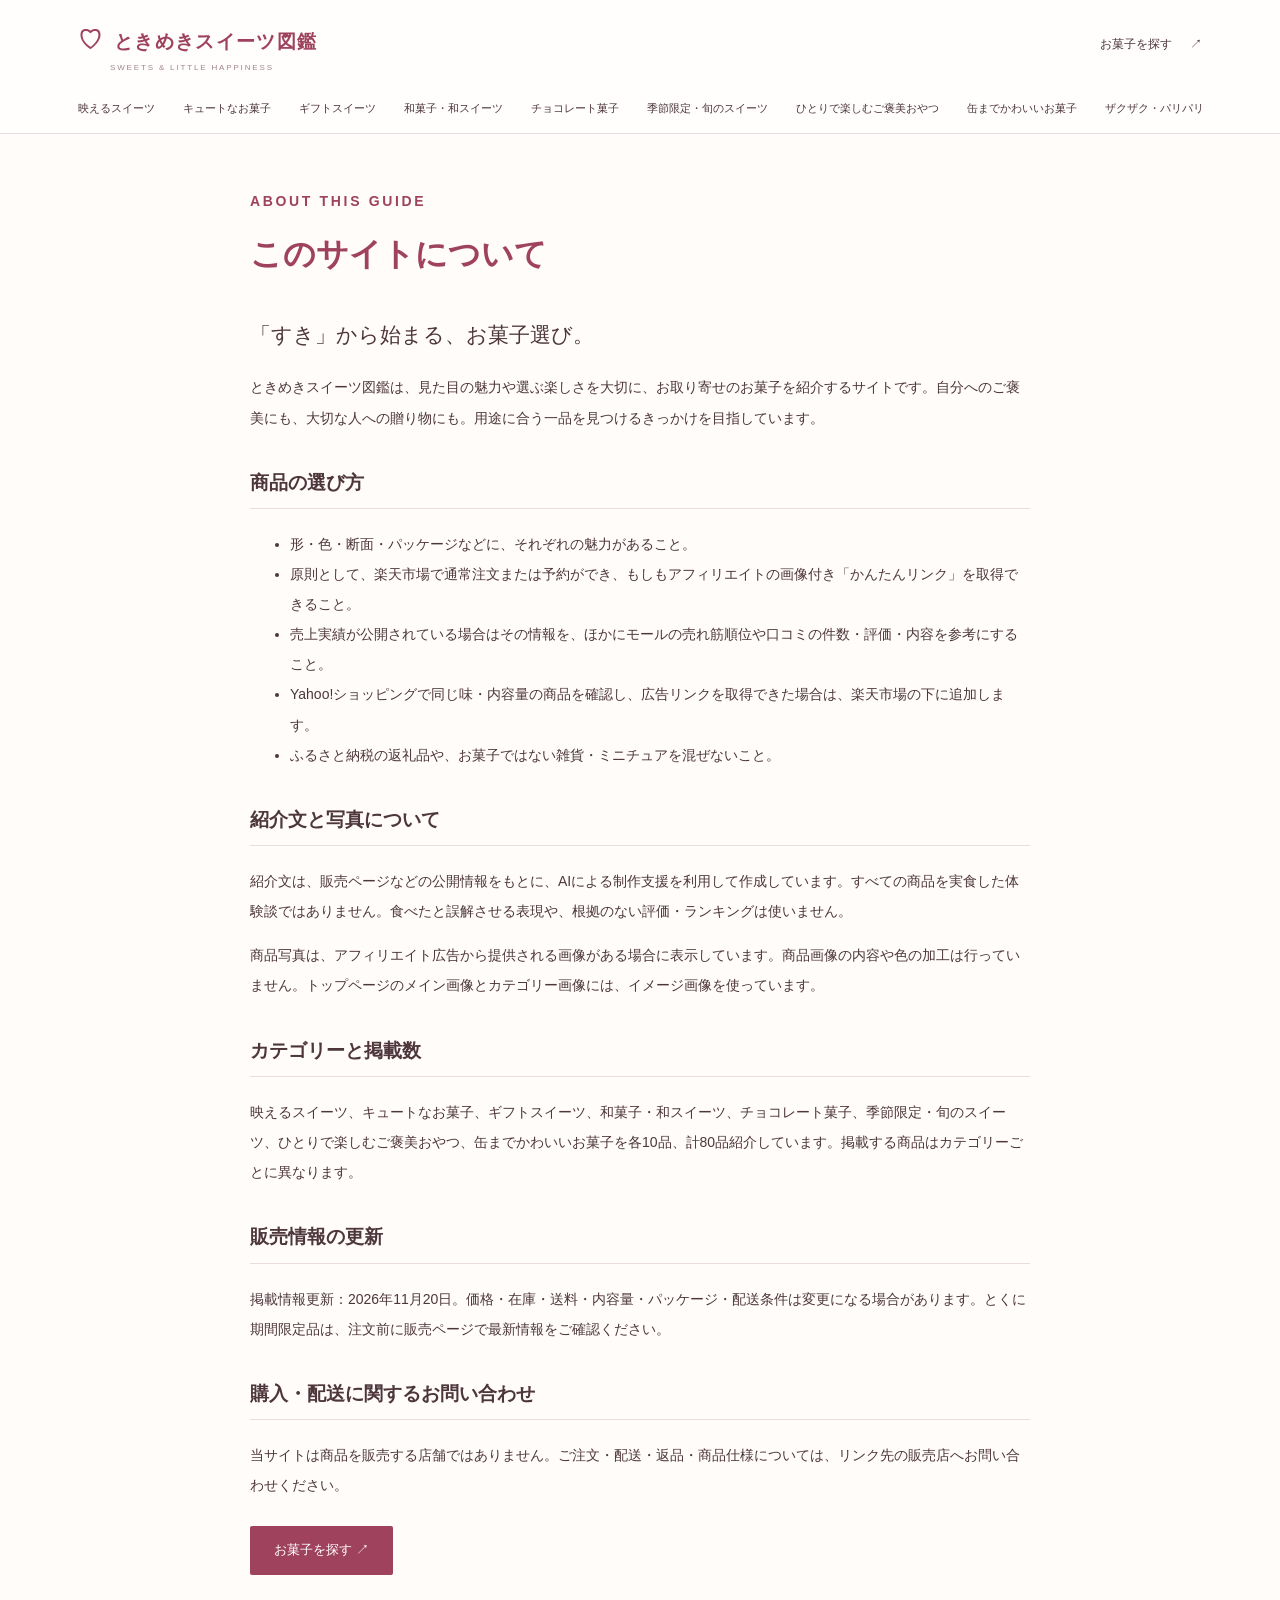
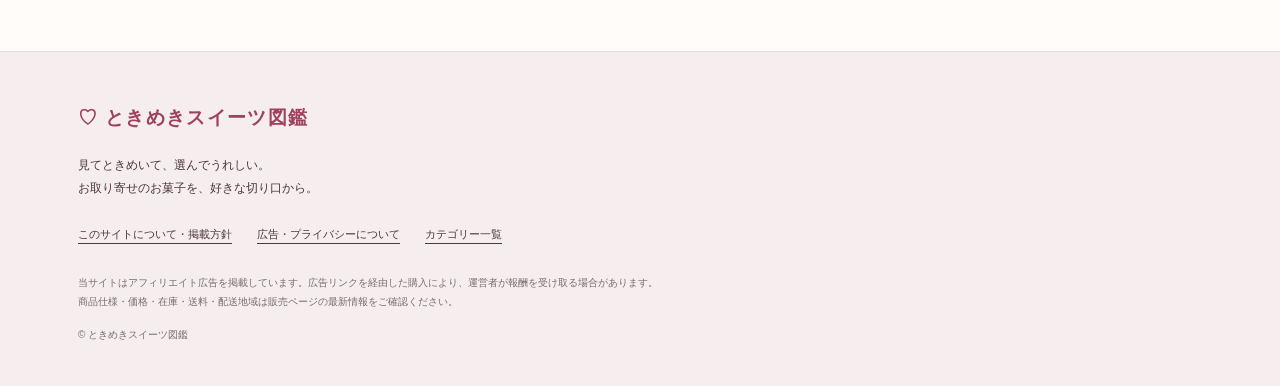
==== commit 9d63a02f: "Add files via upload" ====
--- a/about.html
+++ b/about.html
@@ -1 +1 @@
-<!doctype html><html lang="ja"><head><meta charset="utf-8"><meta name="viewport" content="width=device-width,initial-scale=1"><meta name="color-scheme" content="light"><title>このサイトについて・掲載方針｜ときめきスイーツ図鑑</title><meta name="description" content="ときめきスイーツ図鑑の商品選定、写真・紹介文、広告と掲載情報について。"><link rel="canonical" href="https://dacotahouse.github.io/tokimeki-sweets/about.html"><meta property="og:type" content="website"><meta property="og:title" content="このサイトについて・掲載方針｜ときめきスイーツ図鑑"><meta property="og:description" content="ときめきスイーツ図鑑の商品選定、写真・紹介文、広告と掲載情報について。"><meta property="og:url" content="https://dacotahouse.github.io/tokimeki-sweets/about.html"><meta property="og:image" content="https://dacotahouse.github.io/tokimeki-sweets/haeru-main.webp"><link rel="stylesheet" href="style.css"><script src="site.js" defer></script></head><body><a class="skip" href="#main">本文へ移動</a><header class="site-header"><div class="header-inner"><a class="brand" href="index.html"><span aria-hidden="true">♡</span> ときめきスイーツ図鑑<small>SWEETS & LITTLE HAPPINESS</small></a><a class="header-link" href="index.html#categories">お菓子を探す <span>↗</span></a></div><nav class="category-nav" aria-label="カテゴリー"><a  href="haeru.html">映えるスイーツ</a><a  href="cute.html">キュートなお菓子</a><a  href="gift.html">ギフトスイーツ</a><a  href="wagashi.html">和菓子・和スイーツ</a><a  href="chocolate.html">チョコレート菓子</a><a  href="season.html">季節限定・旬のスイーツ</a><a  href="solo.html">ひとりで楽しむご褒美おやつ</a><a  href="tin.html">缶までかわいいお菓子</a></nav></header><main id="main"><article class="text-page"><p class="eyebrow">ABOUT THIS GUIDE</p><h1>このサイトについて</h1><p class="text-lead">「すき」から始まる、お菓子選び。</p><p>ときめきスイーツ図鑑は、見た目の魅力や選ぶ楽しさを大切に、お取り寄せのお菓子を紹介するサイトです。自分へのご褒美にも、大切な人への贈り物にも。用途に合う一品を見つけるきっかけを目指しています。</p><h2>商品の選び方</h2><ul><li>形・色・断面・パッケージなどに、それぞれの魅力があること。</li><li>原則として、楽天市場で通常注文または予約ができ、もしもアフィリエイトの画像付き「かんたんリンク」を取得できること。</li><li>売上実績が公開されている場合はその情報を、ほかにモールの売れ筋順位や口コミの件数・評価・内容を参考にすること。</li><li>Yahoo!ショッピングで同じ味・内容量の商品を確認し、広告リンクを取得できた場合は、楽天市場の下に追加します。</li><li>ふるさと納税の返礼品や、お菓子ではない雑貨・ミニチュアを混ぜないこと。</li></ul><h2>紹介文と写真について</h2><p>紹介文は、販売ページなどの公開情報をもとに、AIによる制作支援を利用して作成しています。すべての商品を実食した体験談ではありません。食べたと誤解させる表現や、根拠のない評価・ランキングは使いません。</p><p>商品写真は、アフィリエイト広告から提供される画像がある場合に表示しています。商品画像の内容や色の加工は行っていません。トップページのメイン画像とカテゴリー画像には、イメージ画像を使っています。</p><h2>カテゴリーと掲載数</h2><p>映えるスイーツ、キュートなお菓子、ギフトスイーツ、和菓子・和スイーツ、チョコレート菓子、季節限定・旬のスイーツ、ひとりで楽しむご褒美おやつ、缶までかわいいお菓子を各10品、計80品紹介しています。掲載する商品はカテゴリーごとに異なります。</p><h2>販売情報の更新</h2><p>掲載情報更新：2026年11月20日。価格・在庫・送料・内容量・パッケージ・配送条件は変更になる場合があります。とくに期間限定品は、注文前に販売ページで最新情報をご確認ください。</p><h2>購入・配送に関するお問い合わせ</h2><p>当サイトは商品を販売する店舗ではありません。ご注文・配送・返品・商品仕様については、リンク先の販売店へお問い合わせください。</p><a class="primary-link" href="index.html#categories">お菓子を探す ↗</a></article></main><footer class="site-footer"><div class="footer-inner"><a class="brand" href="index.html">♡ ときめきスイーツ図鑑</a><p>見てときめいて、選んでうれしい。<br>お取り寄せのお菓子を、好きな切り口から。</p><div class="footer-links"><a href="about.html">このサイトについて・掲載方針</a><a href="privacy.html">広告・プライバシーについて</a><a href="index.html#categories">カテゴリー一覧</a></div><p class="fine">当サイトはアフィリエイト広告を掲載しています。広告リンクを経由した購入により、運営者が報酬を受け取る場合があります。<br>商品仕様・価格・在庫・送料・配送地域は販売ページの最新情報をご確認ください。</p><p class="fine">© ときめきスイーツ図鑑</p></div></footer></body></html>+<!doctype html><html lang="ja"><head><meta charset="utf-8"><meta name="viewport" content="width=device-width,initial-scale=1"><meta name="color-scheme" content="light"><title>このサイトについて・掲載方針｜ときめきスイーツ図鑑</title><meta name="description" content="ときめきスイーツ図鑑の商品選定、写真・紹介文、広告と掲載情報について。"><link rel="canonical" href="https://dacotahouse.github.io/tokimeki-sweets/about.html"><meta property="og:type" content="website"><meta property="og:title" content="このサイトについて・掲載方針｜ときめきスイーツ図鑑"><meta property="og:description" content="ときめきスイーツ図鑑の商品選定、写真・紹介文、広告と掲載情報について。"><meta property="og:url" content="https://dacotahouse.github.io/tokimeki-sweets/about.html"><meta property="og:image" content="https://dacotahouse.github.io/tokimeki-sweets/haeru-main.webp"><link rel="stylesheet" href="style.css"><script src="site.js" defer></script></head><body><a class="skip" href="#main">本文へ移動</a><header class="site-header"><div class="header-inner"><a class="brand" href="index.html"><span aria-hidden="true">♡</span> ときめきスイーツ図鑑<small>SWEETS & LITTLE HAPPINESS</small></a><a class="header-link" href="index.html#categories">お菓子を探す <span>↗</span></a></div><nav class="category-nav" aria-label="カテゴリー"><a  href="haeru.html">映えるスイーツ</a><a  href="cute.html">キュートなお菓子</a><a  href="gift.html">ギフトスイーツ</a><a  href="wagashi.html">和菓子・和スイーツ</a><a  href="chocolate.html">チョコレート菓子</a><a  href="season.html">季節限定・旬のスイーツ</a><a  href="solo.html">ひとりで楽しむご褒美おやつ</a><a  href="tin.html">缶までかわいいお菓子</a><a  href="crisp.html">ザクザク・パリパリのお菓子</a></nav></header><main id="main"><article class="text-page"><p class="eyebrow">ABOUT THIS GUIDE</p><h1>このサイトについて</h1><p class="text-lead">「すき」から始まる、お菓子選び。</p><p>ときめきスイーツ図鑑は、見た目の魅力や選ぶ楽しさを大切に、お取り寄せのお菓子を紹介するサイトです。自分へのご褒美にも、大切な人への贈り物にも。用途に合う一品を見つけるきっかけを目指しています。</p><h2>商品の選び方</h2><ul><li>形・色・断面・パッケージなどに、それぞれの魅力があること。</li><li>原則として、楽天市場で通常注文または予約ができ、もしもアフィリエイトの画像付き「かんたんリンク」を取得できること。</li><li>売上実績が公開されている場合はその情報を、ほかにモールの売れ筋順位や口コミの件数・評価・内容を参考にすること。</li><li>Yahoo!ショッピングで同じ味・内容量の商品を確認し、広告リンクを取得できた場合は、楽天市場の下に追加します。</li><li>ふるさと納税の返礼品や、お菓子ではない雑貨・ミニチュアを混ぜないこと。</li></ul><h2>紹介文と写真について</h2><p>紹介文は、販売ページなどの公開情報をもとに、AIによる制作支援を利用して作成しています。すべての商品を実食した体験談ではありません。食べたと誤解させる表現や、根拠のない評価・ランキングは使いません。</p><p>商品写真は、アフィリエイト広告から提供される画像がある場合に表示しています。商品画像の内容や色の加工は行っていません。トップページのメイン画像とカテゴリー画像には、イメージ画像を使っています。</p><h2>カテゴリーと掲載数</h2><p>映えるスイーツ、キュートなお菓子、ギフトスイーツ、和菓子・和スイーツ、チョコレート菓子、季節限定・旬のスイーツ、ひとりで楽しむご褒美おやつ、缶までかわいいお菓子を各10品、計80品紹介しています。掲載する商品はカテゴリーごとに異なります。</p><h2>販売情報の更新</h2><p>掲載情報更新：2026年11月20日。価格・在庫・送料・内容量・パッケージ・配送条件は変更になる場合があります。とくに期間限定品は、注文前に販売ページで最新情報をご確認ください。</p><h2>購入・配送に関するお問い合わせ</h2><p>当サイトは商品を販売する店舗ではありません。ご注文・配送・返品・商品仕様については、リンク先の販売店へお問い合わせください。</p><a class="primary-link" href="index.html#categories">お菓子を探す ↗</a></article></main><footer class="site-footer"><div class="footer-inner"><a class="brand" href="index.html">♡ ときめきスイーツ図鑑</a><p>見てときめいて、選んでうれしい。<br>お取り寄せのお菓子を、好きな切り口から。</p><div class="footer-links"><a href="about.html">このサイトについて・掲載方針</a><a href="privacy.html">広告・プライバシーについて</a><a href="index.html#categories">カテゴリー一覧</a></div><p class="fine">当サイトはアフィリエイト広告を掲載しています。広告リンクを経由した購入により、運営者が報酬を受け取る場合があります。<br>商品仕様・価格・在庫・送料・配送地域は販売ページの最新情報をご確認ください。</p><p class="fine">© ときめきスイーツ図鑑</p></div></footer></body></html>
--- a/style.css
+++ b/style.css
@@ -98,3 +98,100 @@
 #main:has(.chocolate-hero) .purchase a { display: inline-flex; align-items: center; min-height: 44px; overflow-wrap: anywhere; }
 
 .season-retailer { display: inline-flex; min-height: 44px; align-items: center; }
+
+.scene-picker {
+  margin-top: clamp(24px, 4vw, 48px);
+}
+.gift-budget h2 {
+  margin: 0 0 12px;
+  font-size: clamp(20px, 2.4vw, 27px);
+}
+.scene-links {
+  display: grid;
+  grid-template-columns: minmax(0, 1fr);
+  gap: 12px;
+  padding: clamp(12px, 2.5vw, 19px);
+  border: 1px solid #e2ccd4;
+  border-radius: 18px;
+  background: #fff6f4;
+}
+.scene-links a {
+  display: flex;
+  align-items: center;
+  justify-content: space-between;
+  gap: 10px;
+  min-height: 68px;
+  padding: 12px 16px;
+  border: 1px solid var(--line);
+  border-radius: 12px;
+  background: #f9ecef;
+  color: var(--ink);
+  text-decoration: none;
+}
+.scene-links a:nth-child(2) { background: #f5efe3; }
+.scene-links a:nth-child(3) { background: #edf2e8; }
+.scene-links a:hover { border-color: var(--rose); }
+.scene-links strong, .scene-links small { display: block; }
+.scene-links strong { font-size: 15px; }
+.scene-links small { margin-top: 2px; color: #65565a; font-size: 12px; }
+.scene-links a > span:last-child { color: var(--rose); }
+
+.gift-budget {
+  margin: 24px 0;
+  padding: clamp(16px, 3vw, 28px);
+  border: 1px solid var(--line);
+  border-radius: 14px;
+  background: #fff8f6;
+}
+.gift-budget p { margin: 0; font-size: 13px; }
+.gift-budget ul {
+  display: grid;
+  grid-template-columns: repeat(2, minmax(0, 1fr));
+  gap: 8px 12px;
+  list-style: none;
+  margin: 14px 0 0;
+  padding: 0;
+}
+.gift-budget li a {
+  display: flex;
+  align-items: center;
+  justify-content: space-between;
+  gap: 8px;
+  min-height: 52px;
+  padding: 8px 10px;
+  border: 1px solid var(--line);
+  border-radius: 8px;
+  background: var(--paper);
+  color: var(--ink);
+  text-decoration: none;
+  font-size: 13px;
+}
+.gift-budget li a:hover { border-color: var(--rose); }
+.gift-budget li a small { display: block; color: #65565a; }
+.gift-budget li a strong { color: var(--rose); white-space: nowrap; }
+
+.buying-details {
+  margin: 12px 0;
+  padding: 10px 12px;
+  border-radius: 8px;
+  background: #f8f0f2;
+  font-size: 13px;
+}
+.buying-details dl, .buying-details dd { margin: 0; }
+.buying-details dl > div {
+  display: grid;
+  grid-template-columns: minmax(6.3em, auto) minmax(0, 1fr);
+  gap: 5px 10px;
+  padding: 5px 0;
+}
+.buying-details dl > div + div { border-top: 1px solid var(--line); }
+.buying-details dt { color: var(--rose); font-weight: 700; }
+.buying-details a { color: var(--rose); text-decoration: underline; }
+.buying-source { display: inline-block; margin-top: 5px; font-size: 12px; }
+
+@media (max-width: 680px) {
+  .gift-budget ul { grid-template-columns: minmax(0, 1fr); }
+  .scene-links a { min-height: 54px; }
+}
+
+.category-crisp .category-copy { background: #f7efe4; }
